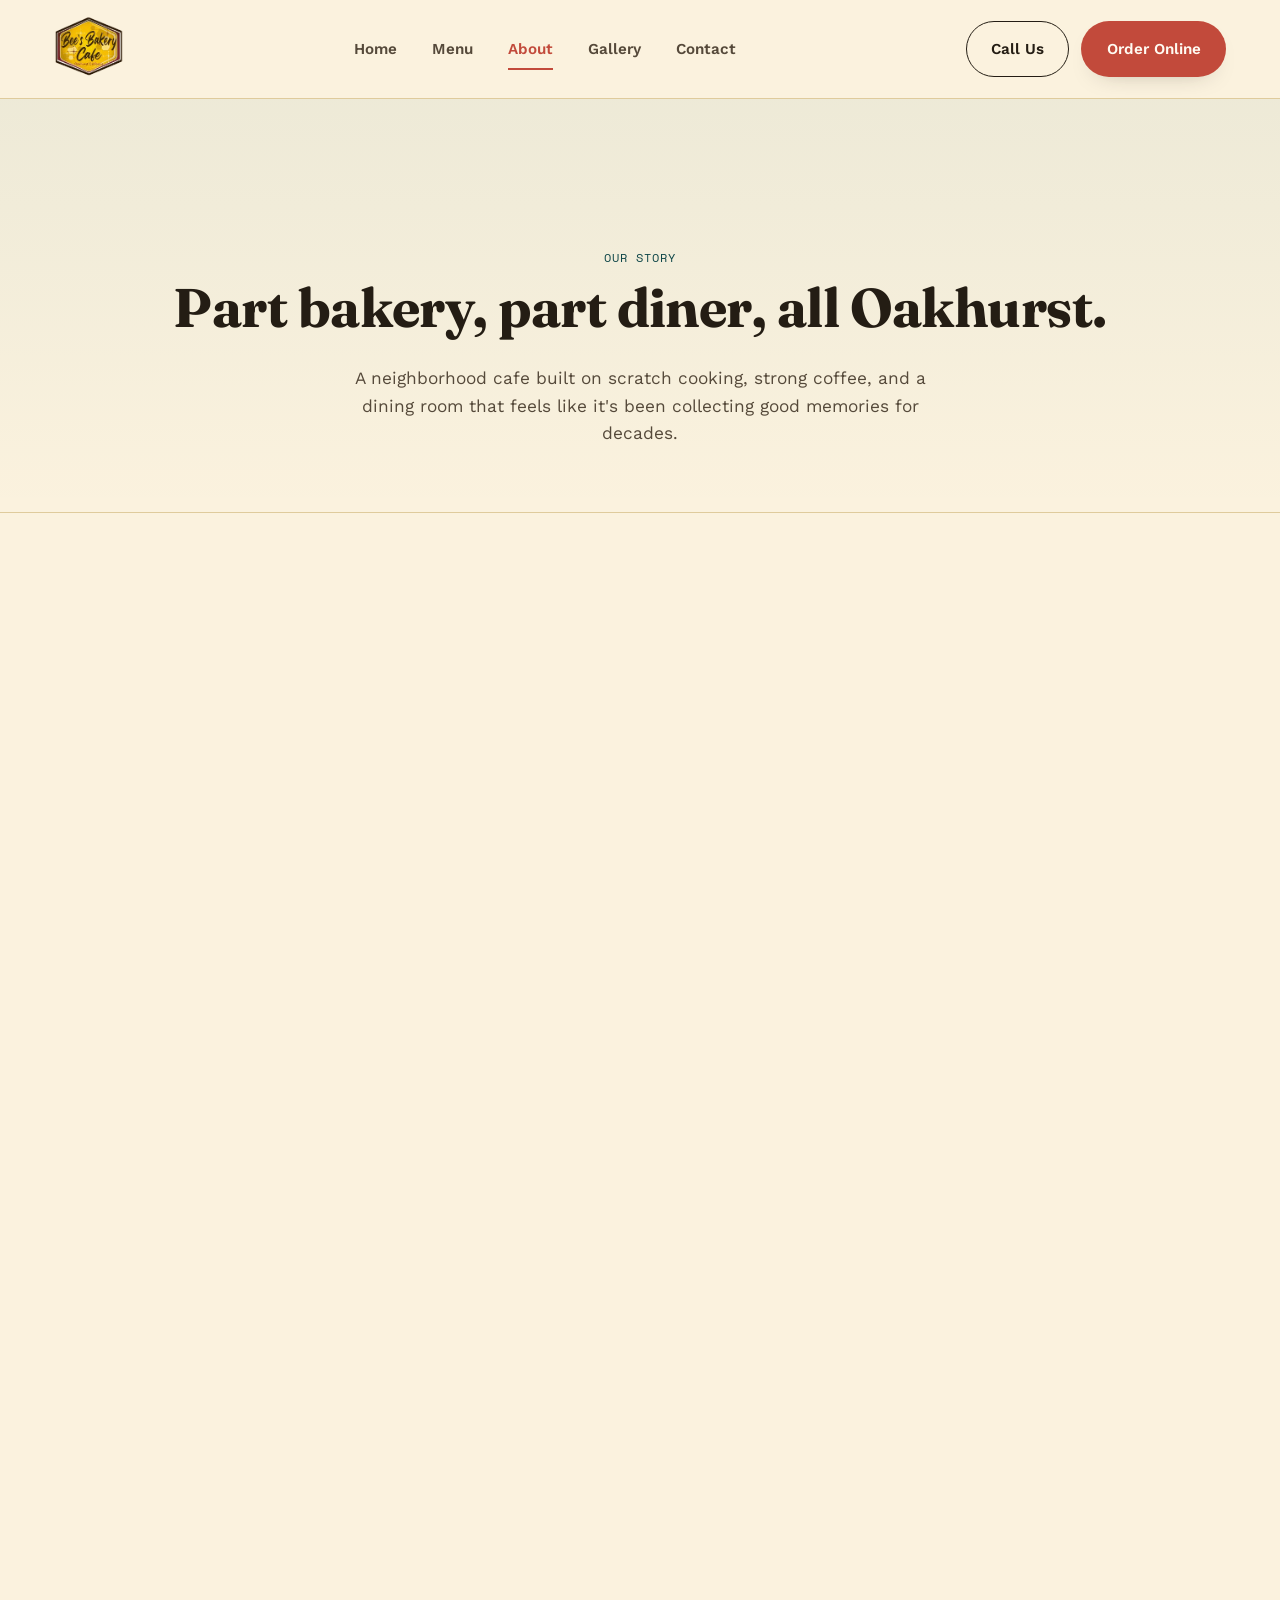
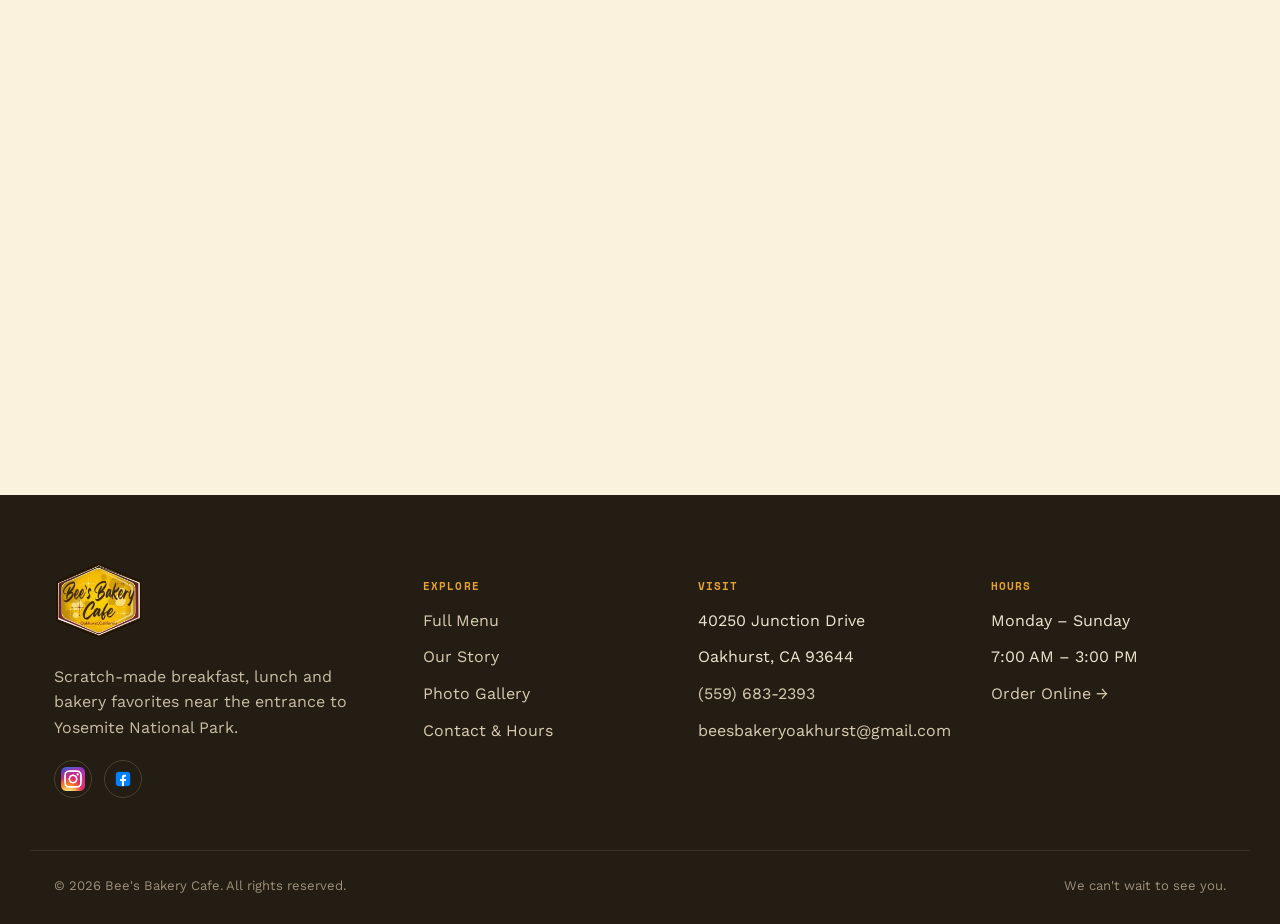
==== about.html @ a0aafe64 "site" ====
<!DOCTYPE html>
<html lang="en">
<head>
<meta charset="UTF-8">
<meta name="viewport" content="width=device-width, initial-scale=1.0">
<title>About Us | Bee's Bakery Cafe — Oakhurst, CA</title>
<meta name="description" content="Meet Bee's Bakery Cafe: a women-owned, LGBTQ+ welcoming bakery cafe in Oakhurst, CA serving scratch-made breakfast & lunch with a retro, honeycomb-warm dining room.">
<link rel="canonical" href="https://www.beesbakerycafe.com/about.html">
<meta property="og:title" content="About Us | Bee's Bakery Cafe">
<meta property="og:description" content="A women-owned, LGBTQ+ welcoming bakery cafe in Oakhurst, CA — scratch-made food in a retro, honeycomb-warm dining room.">
<meta property="og:type" content="website">
<meta property="og:url" content="https://www.beesbakerycafe.com/about.html">
<meta property="og:image" content="images/vintage-family.jpg">
<meta name="twitter:card" content="summary_large_image">
<meta name="theme-color" content="#17676A">
<link rel="icon" type="image/png" href="images/logo bee's.png">

<link rel="preconnect" href="https://fonts.googleapis.com">
<link rel="preconnect" href="https://fonts.gstatic.com" crossorigin>
<link href="https://fonts.googleapis.com/css2?family=Fraunces:ital,opsz,wght@0,9..144,400..800;1,9..144,500..700&family=Work+Sans:wght@400;500;600;700&family=Space+Mono:wght@400;700&display=swap" rel="stylesheet">
<link rel="stylesheet" href="css/style.css">
</head>
<body>

<header class="site-header">
  <div class="header-inner">
    <a href="index.html" class="brand" aria-label="Bee's Bakery Cafe Home">
      <img src="images/logo bee's.png" alt="Bee's Bakery Cafe Logo" class="brand-logo">
    </a>
    <nav class="main-nav" id="main-nav">
      <a href="index.html">Home</a>
      <a href="menu.html">Menu</a>
      <a href="about.html" class="active">About</a>
      <a href="gallery.html">Gallery</a>
      <a href="contact.html">Contact</a>
    </nav>
    <div class="header-cta">
      <a href="tel:+15596832393" class="btn btn-ghost">Call Us</a>
      <a href="https://order.toasttab.com/online/bees-bakery-cafe" target="_blank" rel="noopener" class="btn btn-primary">Order Online</a>
      <button class="nav-toggle" aria-label="Toggle menu" aria-expanded="false">
        <span></span><span></span><span></span>
      </button>
    </div>
  </div>
</header>

<header class="page-header">
  <div class="container">
    <span class="breadcrumb">Our Story</span>
    <h1>Part bakery, part diner, all Oakhurst.</h1>
    <p>A neighborhood cafe built on scratch cooking, strong coffee, and a dining room that feels like it's been collecting good memories for decades.</p>
  </div>
</header>

<section class="heritage reveal">
  <div class="container">
    <div class="heritage-media">
      <img src="images/vintage-family.jpg" alt="Vintage black-and-white photograph of a woman preparing a holiday turkey in a mid-century kitchen" loading="lazy">
    </div>
    <div>
      <span class="eyebrow" style="justify-content: center;">Where the Look Comes From</span>
      <h2>A love letter to the mid-century kitchen</h2>
      <p>Step inside and you'll notice it immediately: sunburst clocks, a wall of vintage sewing machines, watermelon-print pillows, honeycomb gold everywhere. It's not a theme we picked off a shelf — it's a tribute to the home kitchens where family recipes got their start, the ones with a percolator always warm and a turkey always resting on the counter before Sunday dinner. We wanted a room that felt like somebody's grandmother owned it, because in spirit, she does.</p>
      <p>That same care shows up on the plate. Waffle batter made with real butter and buttermilk. Burgers smashed to order from Certified Angus beef that's never frozen. A biscuit-and-gravy breakfast built the slow way. Nothing here is an accident, and nothing is rushed.</p>
    </div>
  </div>
</section>

<section class="section-tinted reveal">
  <div class="container">
    <div class="section-head center">
      <span class="eyebrow" style="justify-content:center">What We Stand For</span>
      <h2>The values behind every plate</h2>
    </div>
    <div class="values-grid reveal-group">
      <div class="value-card reveal-item">
        <span class="num">Local</span>
        <h3>Sourced close to home</h3>
        <p>Our lattes run on Reverent Coffee, roasted nearby, and our parfaits are finished with honey harvested by Hillerman Honey. When we can buy local, we do.</p>
      </div>
      <div class="value-card reveal-item">
        <span class="num">Welcoming</span>
        <h3>Everyone gets a seat</h3>
        <p>Bee's is proud to be a women-owned business and an LGBTQ+ welcoming space. Whether you're a local regular or a Yosemite-bound traveler, you're family here.</p>
      </div>
      <div class="value-card reveal-item">
        <span class="num">Scratch-Made</span>
        <h3>Cooked, not assembled</h3>
        <p>From house-made cheese sauce to hand-breaded chicken and burger sauce mixed in-house, our kitchen builds flavor from the ground up, every single day.</p>
      </div>
    </div>
  </div>
</section>

<section class="split reveal">
  <div class="container">
    <div class="split-media">
      <img src="images/lounge-interior.jpg" alt="Cozy vintage lounge seating with a shelf of colorful antique sewing machines at Bee's Bakery Cafe" loading="lazy">
    </div>
    <div class="split-copy">
      <span class="eyebrow" style="justify-content: center;">More Than Coffee</span>
      <h2>A gathering place, on and off the clock</h2>
      <p>Grab a stool at the counter for a quick espresso, sink into the vintage sofa with a book, or push two tables together for a birthday breakfast — the dining room is built to flex. On select evenings, Bee's helps bring dinner and live music together for the Coolwater Ranch Concert Series, with menus curated by our chef for the night.</p>
      <p>However you find us — solo, with the family, or fresh off the trail from Yosemite — we want the visit to feel unhurried.</p>
      <a href="gallery.html" class="btn btn-ghost" style="margin-top: 1.5rem;">See The Space</a>
    </div>
  </div>
</section>

<section class="visit reveal">
  <div class="container visit-inner">
    <div>
      <span class="eyebrow on-dark">Come Say Hello</span>
      <h2>We're saving you a table</h2>
      <p style="color:#DDEFEC;max-width:44ch;">Open daily for breakfast and lunch in downtown Oakhurst — just off Highway 41 on the way to Yosemite.</p>
      <div class="hero-ctas" style="margin-top:1.6rem;">
        <a href="menu.html" class="btn btn-honey">View The Menu</a>
        <a href="contact.html" class="btn btn-ghost on-dark">Plan Your Visit</a>
      </div>
    </div>
    <div class="map-frame">
      <iframe src="https://www.google.com/maps?q=40250+Junction+Drive,+Oakhurst,+CA+93644&output=embed" title="Map to Bee's Bakery Cafe" loading="lazy" referrerpolicy="no-referrer-when-downgrade"></iframe>
    </div>
  </div>
</section>

<footer class="site-footer">
  <div class="container footer-grid">
    <div class="footer-brand">
      <a href="index.html" class="brand" aria-label="Bee's Bakery Cafe Home">
        <img src="images/logo bee's.png" alt="Bee's Bakery Cafe Logo" class="brand-logo" style="height: 90px; margin-bottom: 15px;">
      </a>
      <p>Scratch-made breakfast, lunch and bakery favorites near the entrance to Yosemite National Park.</p>
      <div class="footer-social">
        <a href="https://www.instagram.com/beesbakerycafe" target="_blank" rel="noopener" aria-label="Instagram">
          <img src="images/Instagram_icon.png" alt="Instagram" class="social-icon">
        </a>
        <a href="https://facebook.com/profile/php" target="_blank" rel="noopener" aria-label="Facebook">
          <img src="images/facebook-logo-facebook-icon-transparent-free-png.webp" alt="Facebook" class="social-icon">
        </a>
      </div>
    </div>
    <div class="footer-col">
      <h5>Explore</h5>
      <ul>
        <li><a href="menu.html">Full Menu</a></li>
        <li><a href="about.html">Our Story</a></li>
        <li><a href="gallery.html">Photo Gallery</a></li>
        <li><a href="contact.html">Contact &amp; Hours</a></li>
      </ul>
    </div>
    <div class="footer-col">
      <h5>Visit</h5>
      <ul>
        <li>40250 Junction Drive</li>
        <li>Oakhurst, CA 93644</li>
        <li><a href="tel:+15596832393">(559) 683-2393</a></li>
        <li><a href="mailto:beesbakeryoakhurst@gmail.com">beesbakeryoakhurst@gmail.com</a></li>
      </ul>
    </div>
    <div class="footer-col">
      <h5>Hours</h5>
      <ul>
        <li>Monday – Sunday</li>
        <li>7:00 AM – 3:00 PM</li>
        <li><a href="https://order.toasttab.com/online/bees-bakery-cafe" target="_blank" rel="noopener">Order Online →</a></li>
      </ul>
    </div>
  </div>
  <div class="container footer-bottom">
    <span>© <span class="year"></span> Bee's Bakery Cafe. All rights reserved.</span>
    <span>We can't wait to see you.</span>
  </div>
</footer>

<script src="js/main.js"></script>
</body>
</html>
---- css/style.css ----
/* ============================================================
   BEE'S BAKERY CAFE — Design tokens
   Palette: honeycomb cream, Sierra teal, honey gold, ember coral
   Type: Fraunces (display) / Work Sans (body) / Space Mono (utility)
   ============================================================ */

:root{
  --cream:      #FBF2DE;
  --cream-2:    #F3E5C0;
  --paper:      #FFFBF2;
  --ink:        #241D14;
  --ink-soft:   #55493A;
  --teal:       #17676A;
  --teal-deep:  #0D4547;
  --teal-tint:  #E4F0EE;
  --honey:      #E4A233;
  --honey-deep: #B97C1A;
  --coral:      #C24A3B;
  --coral-deep: #9B3A2E;
  --line:       #DFCB9C;

  --font-display: "Fraunces", "Iowan Old Style", Georgia, serif;
  --font-body: "Work Sans", -apple-system, BlinkMacSystemFont, "Segoe UI", sans-serif;
  --font-mono: "Space Mono", "SFMono-Regular", Menlo, monospace;

  --radius-sm: 6px;
  --radius-md: 14px;
  --radius-lg: 28px;
  --shadow-card: 0 18px 40px -22px rgba(36,29,20,.45);
  --shadow-soft: 0 10px 24px -16px rgba(36,29,20,.35);

  --maxw: 1220px;
}

*,*::before,*::after{ box-sizing:border-box; }
html{ scroll-behavior:smooth; }
body{
  margin:0;
  background:var(--cream);
  color:var(--ink);
  font-family:var(--font-body);
  font-size:16px;
  line-height:1.6;
  -webkit-font-smoothing:antialiased;
}
img{ max-width:100%; display:block; }
a{ color:inherit; text-decoration:none; }
ul{ margin:0; padding:0; list-style:none; }
h1,h2,h3,h4{
  font-family:var(--font-display);
  font-weight:700;
  line-height:1.08;
  margin:0 0 .5em;
  color:var(--ink);
  letter-spacing:-.01em;
}
p{ margin:0 0 1em; }
.container{
  max-width:var(--maxw);
  margin:0 auto;
  padding:0 24px;
}
section{ position:relative; }

:focus-visible{
  outline:3px solid var(--coral);
  outline-offset:3px;
}

@media (prefers-reduced-motion: reduce){
  *{ animation-duration:.001ms !important; animation-iteration-count:1 !important; transition-duration:.001ms !important; scroll-behavior:auto !important; }
}

/* ---------- Utility ---------- */
.eyebrow{
  font-family:var(--font-mono);
  font-size:.72rem;
  letter-spacing:.16em;
  text-transform:uppercase;
  color:var(--teal-deep);
  display:inline-flex;
  align-items:center;
  gap:.5em;
  margin-bottom:1em;
}
.eyebrow::before{
  content:"";
  width:22px; height:2px;
  background:var(--coral);
  display:inline-block;
}
.eyebrow.on-dark{ color:var(--honey); }
.btn{
  display:inline-flex;
  align-items:center;
  justify-content:center;
  gap:.5em;
  font-family:var(--font-body);
  font-weight:600;
  font-size:.95rem;
  padding:.95em 1.6em;
  border-radius:100px;
  border:1.5px solid transparent;
  cursor:pointer;
  transition:transform .18s ease, box-shadow .18s ease, background .18s ease, color .18s ease, border-color .18s ease;
  white-space:nowrap;
}
.btn:hover{ transform:translateY(-2px); }
.btn-primary{ background:var(--coral); color:var(--paper); box-shadow:var(--shadow-soft); }
.btn-primary:hover{ background:var(--coral-deep); }
.btn-ghost{ background:transparent; border-color:currentColor; color:var(--ink); }
.btn-ghost:hover{ background:var(--ink); color:var(--paper); }
.btn-ghost.on-dark{ color:var(--paper); }
.btn-ghost.on-dark:hover{ background:var(--paper); color:var(--teal-deep); }
.btn-honey{ background:var(--honey); color:var(--ink); }
.btn-honey:hover{ background:var(--honey-deep); color:var(--paper); }
.btn-block{ width:100%; }

.pill{
  display:inline-flex; align-items:center; gap:.5em;
  font-family:var(--font-mono); font-size:.72rem; letter-spacing:.06em;
  padding:.45em .9em; border-radius:100px;
  background:var(--teal-tint); color:var(--teal-deep);
}

.section-head{ max-width:640px; margin-bottom:2.6rem; }
.section-head.center{ margin-left:auto; margin-right:auto; text-align:center; }
.section-head p{ color:var(--ink-soft); font-size:1.05rem; }

/* ---------- Header ---------- */
.site-header{
  position:sticky; top:0; z-index:100;
  background:rgba(251,242,222,.92);
  backdrop-filter:blur(10px);
  border-bottom:1px solid var(--line);
}
.header-inner{
  display:flex; align-items:center; justify-content:space-between;
  padding:14px 24px;
  max-width:var(--maxw); margin:0 auto;
}
.brand{ display:flex; align-items:center; gap:.7em; font-family:var(--font-display); font-weight:700; font-size:1.25rem; color:var(--ink); }
.brand-logo{ height:70px; width:auto; display:block; }
.social-icon{ width:24px; height:24px; object-fit:contain; display:block; }

.main-nav{ display:flex; align-items:center; gap:2.2em; }
.main-nav a{
  font-size:.95rem; font-weight:600; color:var(--ink-soft);
  position:relative; padding:.2em 0;
}
.main-nav a:hover, .main-nav a.active{ color:var(--coral); }
.main-nav a.active::after{
  content:""; position:absolute; left:0; right:0; bottom:-6px; height:2px; background:var(--coral);
}
.header-cta{ display:flex; align-items:center; gap:12px; }

.nav-toggle{
  display:none; background:none; border:none; cursor:pointer; padding:6px;
  flex-direction:column; gap:5px;
}
.nav-toggle span{ width:24px; height:2px; background:var(--ink); display:block; }

@media (max-width: 900px){
  .header-inner{ padding:11px 20px; }
  .brand-logo{ height:48px; }
  .main-nav{
    position:fixed; inset:70px 0 0 0; background:var(--cream);
    z-index:150;
    display:flex; flex-direction:column; align-items:stretch;
    padding:1.6rem; gap:0;
    transform:translateX(100%); transition:transform .3s ease;
    overflow-y:auto;
  }
  .main-nav.open{ transform:translateX(0); }
  .main-nav a{
    display:block;
    width:100%;
    font-size:1.3rem;
    padding:1rem 0;
    border-bottom:1px solid var(--line);
  }
  .main-nav a:last-child{ border-bottom:none; }
  .nav-toggle{ display:flex; }
  .header-cta .btn-ghost{ display:none; }
  .menu-nav{ top:70px; }
}

/* ---------- Hero (Centralized) ---------- */
.hero{
  padding:120px 24px;
  overflow:hidden;
  text-align:center;
  min-height:85vh;
  display:flex;
  align-items:center;
  justify-content:center;
}
.hero-inner{
  display:flex;
  flex-direction:column;
  align-items:center;
  max-width:850px;
}
.hero h1{
  font-size:clamp(2.5rem, 5vw, 3.9rem);
  color:var(--paper);
  text-shadow:0 2px 10px rgba(0,0,0,0.4);
}
.hero h1 em{ color:var(--honey); font-style:italic; }
.hero-lede{ font-size:1.15rem; color:var(--cream-2); max-width:52ch; margin:0 auto; text-shadow:0 1px 4px rgba(0,0,0,0.5); }
.hero .eyebrow{ justify-content:center; color:var(--honey); text-shadow:0 1px 4px rgba(0,0,0,0.5); }
.hero-ctas{ display:flex; gap:14px; flex-wrap:wrap; margin:2.2rem 0; justify-content:center; }
.hero-stats{ display:flex; gap:32px; margin-top:2rem; flex-wrap:wrap; justify-content:center; }
.hero-stat b{ display:block; font-family:var(--font-display); font-size:1.6rem; color:var(--paper); text-shadow:0 2px 8px rgba(0,0,0,0.5); }
.hero-stat span{ font-family:var(--font-mono); font-size:.68rem; letter-spacing:.08em; text-transform:uppercase; color:var(--cream-2); text-shadow:0 1px 4px rgba(0,0,0,0.5); }

/* ---------- Marquee strip ---------- */
.strip{
  background:var(--teal-deep);
  color:var(--cream);
  overflow:hidden;
  padding:14px 0;
  white-space:nowrap;
}
.strip-track{
  display:inline-flex; gap:2.5em;
  animation:scroll 32s linear infinite;
  font-family:var(--font-mono); font-size:.82rem; letter-spacing:.05em; text-transform:uppercase;
}
.strip-track span{ display:inline-flex; align-items:center; gap:2.5em; }
.strip-track b{ color:var(--honey); }
@keyframes scroll{ from{ transform:translateX(0);} to{ transform:translateX(-50%);} }

/* ---------- About teaser / split sections ---------- */
.split{
  padding:96px 0;
}
.split .container{
  max-width:800px;
  margin:0 auto;
  display:flex;
  flex-direction:column;
  align-items:center;
  text-align:center;
  gap:2.5rem;
}
.split-media{ width:100%; }
.split-media img{ border-radius:var(--radius-lg); box-shadow:var(--shadow-card); width:100%; max-height:450px; object-fit:cover; }
.split-copy h2{ font-size:clamp(2rem,3.4vw,2.7rem); }
.split-copy p{ color:var(--ink-soft); font-size:1.05rem; }
.stat-row{ display:flex; gap:36px; margin:1.8rem 0; flex-wrap:wrap; justify-content:center; }
.stat-row div b{ font-family:var(--font-display); font-size:2rem; color:var(--teal-deep); display:block; }
.stat-row div span{ font-family:var(--font-mono); font-size:.68rem; text-transform:uppercase; letter-spacing:.07em; color:var(--ink-soft); }


/* ---------- Menu highlight cards ---------- */
.section-tinted{ background:var(--paper); border-top:1px solid var(--line); border-bottom:1px solid var(--line); padding:96px 0; }
.card-grid{ display:grid; grid-template-columns:repeat(4,1fr); gap:22px; }
.dish-card{
  background:var(--cream);
  border-radius:var(--radius-md);
  overflow:hidden;
  box-shadow:var(--shadow-soft);
  transition:transform .2s ease, box-shadow .2s ease;
}
.dish-card:hover{ transform:translateY(-6px); box-shadow:var(--shadow-card); }
.dish-card .thumb{ aspect-ratio:4/3; overflow:hidden; }
.dish-card .thumb img{ width:100%; height:100%; object-fit:cover; }
.dish-card .body{ padding:18px 18px 20px; }
.dish-card .row{ display:flex; justify-content:space-between; align-items:baseline; gap:10px; }
.dish-card h4{ font-size:1.08rem; margin-bottom:.25em; }
.dish-card .price{ font-family:var(--font-mono); color:var(--coral-deep); font-weight:700; }
.dish-card p{ color:var(--ink-soft); font-size:.9rem; margin:0; }
.dish-tag{ font-family:var(--font-mono); font-size:.62rem; letter-spacing:.08em; text-transform:uppercase; color:var(--honey-deep); }

@media (max-width:1000px){ .card-grid{ grid-template-columns:repeat(2,1fr); } }
@media (max-width:560px){ .card-grid{ grid-template-columns:1fr; } }

.center-cta{ text-align:center; margin-top:3rem; }

/* ---------- Testimonials ---------- */
.testi-grid{ display:grid; grid-template-columns:repeat(3,1fr); gap:22px; }
.testi-card{
  background:var(--paper); border:1px solid var(--line); border-radius:var(--radius-md);
  padding:28px; box-shadow:var(--shadow-soft);
}
.testi-card .stars{ color:var(--honey); letter-spacing:2px; margin-bottom:.8em; display:block; }
.testi-card p{ font-family:var(--font-display); font-size:1.12rem; color:var(--ink); font-style:italic; }
.testi-name{ font-family:var(--font-mono); font-size:.72rem; text-transform:uppercase; letter-spacing:.06em; color:var(--ink-soft); }

@media (max-width:900px){ .testi-grid{ grid-template-columns:1fr; } }

/* ---------- Portfolio Gallery (React Component Converted to Pure CSS) ---------- */
.pg-section { padding: 96px 0; background: var(--cream); }
.pg-container {
  background: rgba(255, 251, 242, 0.5); /* matches bg-background/50 and backdrop-blur */
  backdrop-filter: blur(8px);
  border-radius: var(--radius-lg);
  border: 1px solid var(--line);
  overflow: hidden;
  max-width: 1280px;
  margin: 0 auto;
}
.pg-header {
  text-align: center;
  padding: 64px 32px 32px;
  position: relative;
  z-index: 10;
}
.pg-header h2 {
  font-size: clamp(2.2rem, 5vw, 3.8rem);
  margin-bottom: 2rem;
}
.pg-btn {
  display: inline-flex;
  align-items: center;
  gap: 12px;
  background: var(--ink);
  color: var(--paper);
  padding: 12px 24px;
  border-radius: 100px;
  font-weight: 600;
  font-family: var(--font-body);
  transition: background 0.2s ease;
  margin-bottom: 80px;
}
.pg-btn svg { width: 20px; height: 20px; transition: transform 0.2s ease; }
.pg-btn:hover { background: var(--ink-soft); }
.pg-btn:hover svg { transform: translateX(4px); }

/* Desktop 3D */
.pg-desktop {
  display: none;
  position: relative;
  height: 400px;
  margin-bottom: -200px; /* pull up content below */
  overflow: hidden;
}
@media (min-width: 768px) {
  .pg-desktop { display: block; }
  .pg-mobile { display: none; }
}
.pg-track {
  display: flex;
  align-items: flex-end;
  justify-content: center;
  padding-bottom: 32px;
  padding-top: 160px;
}
.pg-card {
  position: relative;
  width: clamp(256px, 25vw, 384px);
  aspect-ratio: 16/9;
  border-radius: var(--radius-md);
  overflow: hidden;
  margin-left: -200px; /* Overlap cards exactly like -space-x-80 */
  cursor: pointer;
  /* Complex shadcn-style box shadow */
  box-shadow: rgba(0, 0, 0, 0.01) 0.796px 0px 0.796px 0px, 
              rgba(0, 0, 0, 0.03) 2.414px 0px 2.414px 0px, 
              rgba(0, 0, 0, 0.08) 6.382px 0px 6.382px 0px, 
              rgba(0, 0, 0, 0.25) 20px 0px 20px 0px;
  
  /* Mathematical stagger logic implemented purely in CSS variables */
  --distance: var(--dist, 0);
  --stagger: calc(120px - (var(--distance) * 20px));
  
  /* Default Transform mimicking Framer Motion */
  transform: perspective(5000px) rotateY(-45deg) translateY(calc(var(--stagger) * -1));
  transition: transform 0.25s cubic-bezier(0.25, 0.1, 0.25, 1);
}
.pg-card:first-child { margin-left: 0; }
.pg-card img {
  width: 100%;
  height: 100%;
  object-fit: cover;
  object-position: left top;
  transition: transform 0.3s ease;
}

/* 3D Hover State Mechanics */
/* 1. When the track is hovered, flatten all cards */
.pg-track:hover .pg-card {
  transform: perspective(5000px) rotateY(-45deg) translateY(0px);
}
/* 2. When a specific card is hovered, pop it up and scale it */
.pg-track .pg-card:hover {
  transform: perspective(5000px) rotateY(-45deg) translateY(-120px) scale(1.05);
  z-index: 50 !important;
}
.pg-card:hover img {
  transform: scale(1.05);
}

/* Mobile Marquee */
.pg-mobile {
  display: block;
  position: relative;
  padding-bottom: 32px;
}
.pg-marquee-wrapper {
  display: flex;
  overflow: hidden;
  gap: 1rem;
  padding: 0.5rem;
}
.pg-marquee-track {
  display: flex;
  gap: 1rem;
  flex-shrink: 0;
  animation: marquee 40s linear infinite;
}
.pg-marquee-wrapper:hover .pg-marquee-track {
  animation-play-state: paused;
}
@keyframes marquee {
  from { transform: translateX(0); }
  to { transform: translateX(calc(-100% - 1rem)); }
}
.pg-marquee-item {
  width: 256px;
  aspect-ratio: 16/9;
  border-radius: var(--radius-md);
  overflow: hidden;
  flex-shrink: 0;
  cursor: pointer;
  box-shadow: rgba(0, 0, 0, 0.01) 0.796px 0px 0.796px 0px, 
              rgba(0, 0, 0, 0.03) 2.414px 0px 2.414px 0px, 
              rgba(0, 0, 0, 0.08) 6.382px 0px 6.382px 0px, 
              rgba(0, 0, 0, 0.25) 20px 0px 20px 0px;
  transition: transform 0.3s ease;
}
.pg-marquee-item:hover { transform: scale(1.05); }
.pg-marquee-item img {
  width: 100%;
  height: 100%;
  object-fit: cover;
  object-position: left top;
}

/* ---------- Visit / location ---------- */
.visit{
  background:var(--teal-deep);
  color:var(--cream);
  padding:96px 0;
  position:relative;
  overflow:hidden;
}
.visit::before{
  content:""; position:absolute; inset:0;
  background-image:
    radial-gradient(circle at 15% 20%, rgba(228,162,51,.14), transparent 40%),
    radial-gradient(circle at 85% 80%, rgba(194,74,59,.16), transparent 45%);
  pointer-events:none;
}
.visit-inner{ display:grid; grid-template-columns:1fr 1fr; gap:56px; position:relative; }
.visit h2{ color:var(--paper); font-size:clamp(2rem,3.4vw,2.6rem); }
.visit-list{ margin-top:1.6rem; }
.visit-list li{ display:flex; gap:14px; padding:14px 0; border-top:1px solid rgba(255,255,255,.14); align-items:flex-start; }
.visit-list li:first-child{ border-top:none; }
.visit-list b{ font-family:var(--font-mono); font-size:.68rem; text-transform:uppercase; letter-spacing:.08em; color:var(--honey); width:96px; flex:none; padding-top:.2em; }
.visit-list span{ color:#DDEFEC; }
.map-frame{ border-radius:var(--radius-lg); overflow:hidden; box-shadow:var(--shadow-card); border:0; }
.map-frame iframe{ width:100%; height:100%; min-height:340px; border:0; display:block; }

@media (max-width:900px){ .visit-inner{ grid-template-columns:1fr; } }

/* ---------- Footer ---------- */
.site-footer{ background:var(--ink); color:#EFE6D2; padding:64px 0 28px; }
.footer-grid{ display:grid; grid-template-columns:1.4fr 1fr 1fr 1fr; gap:40px; }
.footer-brand p{ color:#C9BDA4; max-width:32ch; }
.footer-col h5{ font-family:var(--font-mono); font-size:.7rem; text-transform:uppercase; letter-spacing:.1em; color:var(--honey); margin-bottom:1.1em; }
.footer-col li{ margin-bottom:.7em; }
.footer-col a{ color:#D9CCB2; }
.footer-col a:hover{ color:var(--honey); }
.footer-social{ display:flex; gap:12px; margin-top:1.2em; }
.footer-social a{
  width:38px; height:38px; border-radius:50%; border:1px solid #4B4131;
  display:flex; align-items:center; justify-content:center; font-size:.85rem;
}
.footer-social a:hover{ border-color:var(--honey); color:var(--honey); }
.footer-bottom{
  margin-top:52px; padding-top:24px; border-top:1px solid #3A3226;
  display:flex; justify-content:space-between; flex-wrap:wrap; gap:10px;
  font-size:.82rem; color:#9C907A;
}
@media (max-width:900px){ .footer-grid{ grid-template-columns:1fr 1fr; } }
@media (max-width:560px){ .footer-grid{ grid-template-columns:1fr; } }

/* ---------- Page header (inner pages) ---------- */
.page-header{
  padding:150px 0 64px;
  background:
    linear-gradient(180deg, rgba(23,103,106,.06), transparent);
  border-bottom:1px solid var(--line);
  text-align:center;
}
.page-header h1{ font-size:clamp(2.4rem,5vw,3.4rem); }
.page-header p{ max-width:52ch; margin:0 auto; color:var(--ink-soft); font-size:1.08rem; }
.breadcrumb{ font-family:var(--font-mono); font-size:.72rem; letter-spacing:.08em; text-transform:uppercase; color:var(--teal-deep); margin-bottom:1em; display:block; }

/* ---------- Menu page ---------- */
.menu-nav{
  position:sticky; top:98px; z-index:60;
  background:rgba(251,242,222,.95); backdrop-filter:blur(8px);
  border-bottom:1px solid var(--line);
  overflow-x:auto;
}
.menu-nav-inner{ display:flex; gap:8px; padding:14px 24px; max-width:var(--maxw); margin:0 auto; }
.menu-nav a{
  font-family:var(--font-mono); font-size:.75rem; letter-spacing:.04em; text-transform:uppercase;
  padding:.6em 1em; border-radius:100px; white-space:nowrap; color:var(--ink-soft);
  border:1px solid var(--line);
}
.menu-nav a:hover, .menu-nav a.active{ background:var(--coral); border-color:var(--coral); color:var(--paper); }

.menu-section{ padding:70px 0 20px; scroll-margin-top:158px; }
.menu-section-head{ display:flex; align-items:baseline; justify-content:space-between; gap:20px; margin-bottom:2.2rem; flex-wrap:wrap; border-bottom:2px solid var(--ink); padding-bottom:14px; }
.menu-section-head h2{ font-size:clamp(1.7rem,3vw,2.3rem); margin:0; }
.menu-section-note{ color:var(--ink-soft); font-size:.92rem; max-width:40ch; }
.menu-list{ display:grid; grid-template-columns:1fr 1fr; gap:6px 48px; }
.menu-item{ padding:16px 0; border-bottom:1px dashed var(--line); }
.menu-item .row{ display:flex; align-items:baseline; gap:10px; }
.menu-item h4{ font-family:var(--font-body); font-weight:700; font-size:1.02rem; margin:0; }
.menu-item .leader{ flex:1; border-bottom:1px dotted #C7B37E; transform:translateY(-4px); min-width:16px; }
.menu-item .price{ font-family:var(--font-mono); font-weight:700; color:var(--coral-deep); }
.menu-item p{ color:var(--ink-soft); font-size:.88rem; margin:.35em 0 0; }
.menu-item .flag{ font-family:var(--font-mono); font-size:.62rem; color:var(--teal-deep); background:var(--teal-tint); padding:.15em .5em; border-radius:4px; margin-left:.5em; text-transform:uppercase; }

@media (max-width:800px){ .menu-list{ grid-template-columns:1fr; } }

.menu-callout{
  background:var(--honey); color:var(--ink);
  border-radius:var(--radius-md); padding:20px 26px; margin:14px 0 40px;
  font-family:var(--font-mono); font-size:.85rem; display:flex; gap:12px; align-items:center;
}

.menu-cta-band{
  background:var(--coral); color:var(--paper); text-align:center; padding:72px 0; margin-top:40px;
}
.menu-cta-band h2{ color:var(--paper); }
.menu-cta-band p{ color:#F6DFDA; max-width:50ch; margin:0 auto 1.6rem; }

/* ---------- About page ---------- */
.values-grid{ display:grid; grid-template-columns:repeat(3,1fr); gap:24px; }
.value-card{ background:var(--paper); border:1px solid var(--line); border-radius:var(--radius-md); padding:30px; }
.value-card .num{ font-family:var(--font-mono); color:var(--coral); font-size:.8rem; letter-spacing:.1em; }
.value-card h3{ font-size:1.25rem; margin:.5em 0 .4em; }
.value-card p{ color:var(--ink-soft); font-size:.94rem; margin:0; }
@media (max-width:900px){ .values-grid{ grid-template-columns:1fr; } }

.heritage{
  padding:96px 0;
}
.heritage .container{
  max-width:800px;
  margin:0 auto;
  display:flex;
  flex-direction:column;
  align-items:center;
  text-align:center;
  gap:2.5rem;
}
.heritage-media{ position:relative; width:100%; }
.heritage-media img{ border-radius:var(--radius-md); box-shadow:var(--shadow-card); filter:sepia(.15); width:100%; max-height:450px; object-fit:cover; }
.heritage-media::after{
  content:"Est. atmosphere"; position:absolute; top:-16px; right:-16px;
  background:var(--paper); border:1px solid var(--line); border-radius:50%;
  width:88px; height:88px; display:flex; align-items:center; justify-content:center;
  text-align:center; font-family:var(--font-mono); font-size:.62rem; text-transform:uppercase;
  letter-spacing:.05em; padding:10px; box-shadow:var(--shadow-soft); transform:rotate(6deg);
}

/* ---------- Contact page ---------- */
.contact-grid{ display:grid; grid-template-columns:.9fr 1.1fr; gap:56px; padding:80px 0; }
.contact-card{ background:var(--paper); border:1px solid var(--line); border-radius:var(--radius-lg); padding:36px; box-shadow:var(--shadow-soft); }
.contact-info-list li{ display:flex; gap:16px; padding:16px 0; border-top:1px solid var(--line); }
.contact-info-list li:first-child{ border-top:none; padding-top:0; }
.contact-info-list b{ display:block; font-size:1rem; }
.contact-info-list span{ color:var(--ink-soft); font-size:.92rem; }
.contact-info-list .ic{
  width:42px; height:42px; border-radius:50%; background:var(--teal-tint); color:var(--teal-deep);
  display:flex; align-items:center; justify-content:center; flex:none; font-size:1.1rem;
}
.field{ margin-bottom:1.2rem; }
.field label{ display:block; font-family:var(--font-mono); font-size:.72rem; text-transform:uppercase; letter-spacing:.06em; margin-bottom:.5em; color:var(--ink-soft); }
.field input, .field textarea, .field select{
  width:100%; padding:.85em 1em; border:1.5px solid var(--line); border-radius:var(--radius-sm);
  font-family:var(--font-body); font-size:.98rem; background:var(--cream); color:var(--ink);
}
.field input:focus, .field textarea:focus{ border-color:var(--coral); outline:none; }
.field-row{ display:grid; grid-template-columns:1fr 1fr; gap:16px; }
.form-note{ font-size:.82rem; color:var(--ink-soft); margin-top:1em; }
@media (max-width:900px){ .contact-grid{ grid-template-columns:1fr; padding:56px 0; } .field-row{ grid-template-columns:1fr; } }

.hours-table{ width:100%; border-collapse:collapse; margin-top:.5em; }
.hours-table td{ padding:.5em 0; border-top:1px solid var(--line); font-size:.94rem; }
.hours-table td:last-child{ text-align:right; font-family:var(--font-mono); }
.hours-table tr:first-child td{ border-top:none; }
.today{ color:var(--coral-deep); font-weight:700; }

/* generic section spacing */
.pad{ padding:88px 0; }
.pad-sm{ padding:56px 0; }

/* ============================================================
   Reveal-on-scroll (fade + rise as sections enter the viewport)
   Applied via main.js using IntersectionObserver.
   ============================================================ */
.reveal{
  opacity:0;
  transform:translateY(28px);
  transition:opacity .7s cubic-bezier(.21,.6,.35,1), transform .7s cubic-bezier(.21,.6,.35,1);
}
.reveal.is-visible{ opacity:1; transform:translateY(0); }

.reveal-group .reveal-item{
  opacity:0; transform:translateY(22px);
  transition:opacity .6s ease, transform .6s ease;
}
.reveal-group.is-visible .reveal-item{ opacity:1; transform:translateY(0); }
.reveal-group.is-visible .reveal-item:nth-child(1){ transition-delay:.02s; }
.reveal-group.is-visible .reveal-item:nth-child(2){ transition-delay:.09s; }
.reveal-group.is-visible .reveal-item:nth-child(3){ transition-delay:.16s; }
.reveal-group.is-visible .reveal-item:nth-child(4){ transition-delay:.23s; }
.reveal-group.is-visible .reveal-item:nth-child(5){ transition-delay:.30s; }
.reveal-group.is-visible .reveal-item:nth-child(6){ transition-delay:.37s; }
.reveal-group.is-visible .reveal-item:nth-child(n+7){ transition-delay:.42s; }

@media (prefers-reduced-motion: reduce){
  .reveal, .reveal-item{ opacity:1 !important; transform:none !important; transition:none !important; }
}

/* ============================================================
   Gallery page — masonry grid, hover overlay, lightbox w/ nav
   ============================================================ */
.gallery-intro{ max-width:640px; margin:0 auto 3rem; text-align:center; }
.gallery-intro p{ color:var(--ink-soft); font-size:1.05rem; }

.full-gallery{
  column-count:3; column-gap:20px;
}
.full-gallery figure{
  break-inside:avoid;
  margin:0 0 20px;
  position:relative;
  border-radius:var(--radius-md);
  overflow:hidden;
  cursor:zoom-in;
  box-shadow:var(--shadow-soft);
  background:var(--paper);
  transition:box-shadow .3s ease;
}
.full-gallery figure:hover{ box-shadow:var(--shadow-card); }
.full-gallery img{
  width:100%; display:block;
  transition:transform .5s cubic-bezier(.21,.6,.35,1);
}
.full-gallery figure:hover img{ transform:scale(1.06); }
.full-gallery figcaption{
  position:absolute; left:0; right:0; bottom:0;
  padding:36px 16px 14px;
  background:linear-gradient(to top, rgba(20,16,10,.82), rgba(20,16,10,0));
  color:var(--cream);
  font-size:.84rem; font-weight:500;
  transform:translateY(8px);
  opacity:0;
  transition:opacity .3s ease, transform .3s ease;
}
.full-gallery figure:hover figcaption,
.full-gallery figure:focus-within figcaption{ opacity:1; transform:translateY(0); }
.full-gallery figure::after{
  content:"⤢"; position:absolute; top:10px; right:10px;
  width:30px; height:30px; border-radius:50%;
  background:rgba(20,16,10,.45); color:var(--cream);
  display:flex; align-items:center; justify-content:center;
  font-size:.9rem; opacity:0; transition:opacity .3s ease;
}
.full-gallery figure:hover::after{ opacity:1; }

@media (max-width:900px){ .full-gallery{ column-count:2; } }
@media (max-width:560px){ .full-gallery{ column-count:1; } }

.lightbox{
  position:fixed; inset:0; background:rgba(16,12,8,.94);
  display:flex; align-items:center; justify-content:center;
  z-index:200; padding:24px;
  opacity:0; pointer-events:none;
  transition:opacity .25s ease;
}
.lightbox.open{ opacity:1; pointer-events:auto; }
.lightbox-figure{ position:relative; max-width:min(1000px,92vw); }
.lightbox img{
  max-width:min(1000px,92vw); max-height:82vh; display:block;
  border-radius:10px; box-shadow:0 30px 60px rgba(0,0,0,.5);
  margin:0 auto;
}
.lightbox-caption{
  text-align:center; color:var(--cream-2); font-size:.9rem; margin-top:14px;
  font-family:var(--font-mono);
}
.lightbox-close{
  position:absolute; top:18px; right:22px;
  background:rgba(255,255,255,.08); border:1px solid rgba(255,255,255,.25);
  width:42px; height:42px; border-radius:50%;
  color:var(--cream); font-size:1.6rem; cursor:pointer; line-height:1;
  display:flex; align-items:center; justify-content:center;
}
.lightbox-close:hover{ background:rgba(255,255,255,.18); }
.lightbox-nav{
  position:absolute; top:50%; transform:translateY(-50%);
  background:rgba(255,255,255,.08); border:1px solid rgba(255,255,255,.25);
  width:48px; height:48px; border-radius:50%;
  color:var(--cream); font-size:1.4rem; cursor:pointer;
  display:flex; align-items:center; justify-content:center;
}
.lightbox-nav:hover{ background:rgba(255,255,255,.18); }
.lightbox-prev{ left:-64px; }
.lightbox-next{ right:-64px; }
@media (max-width:900px){
  .lightbox-prev{ left:6px; }
  .lightbox-next{ right:6px; }
}
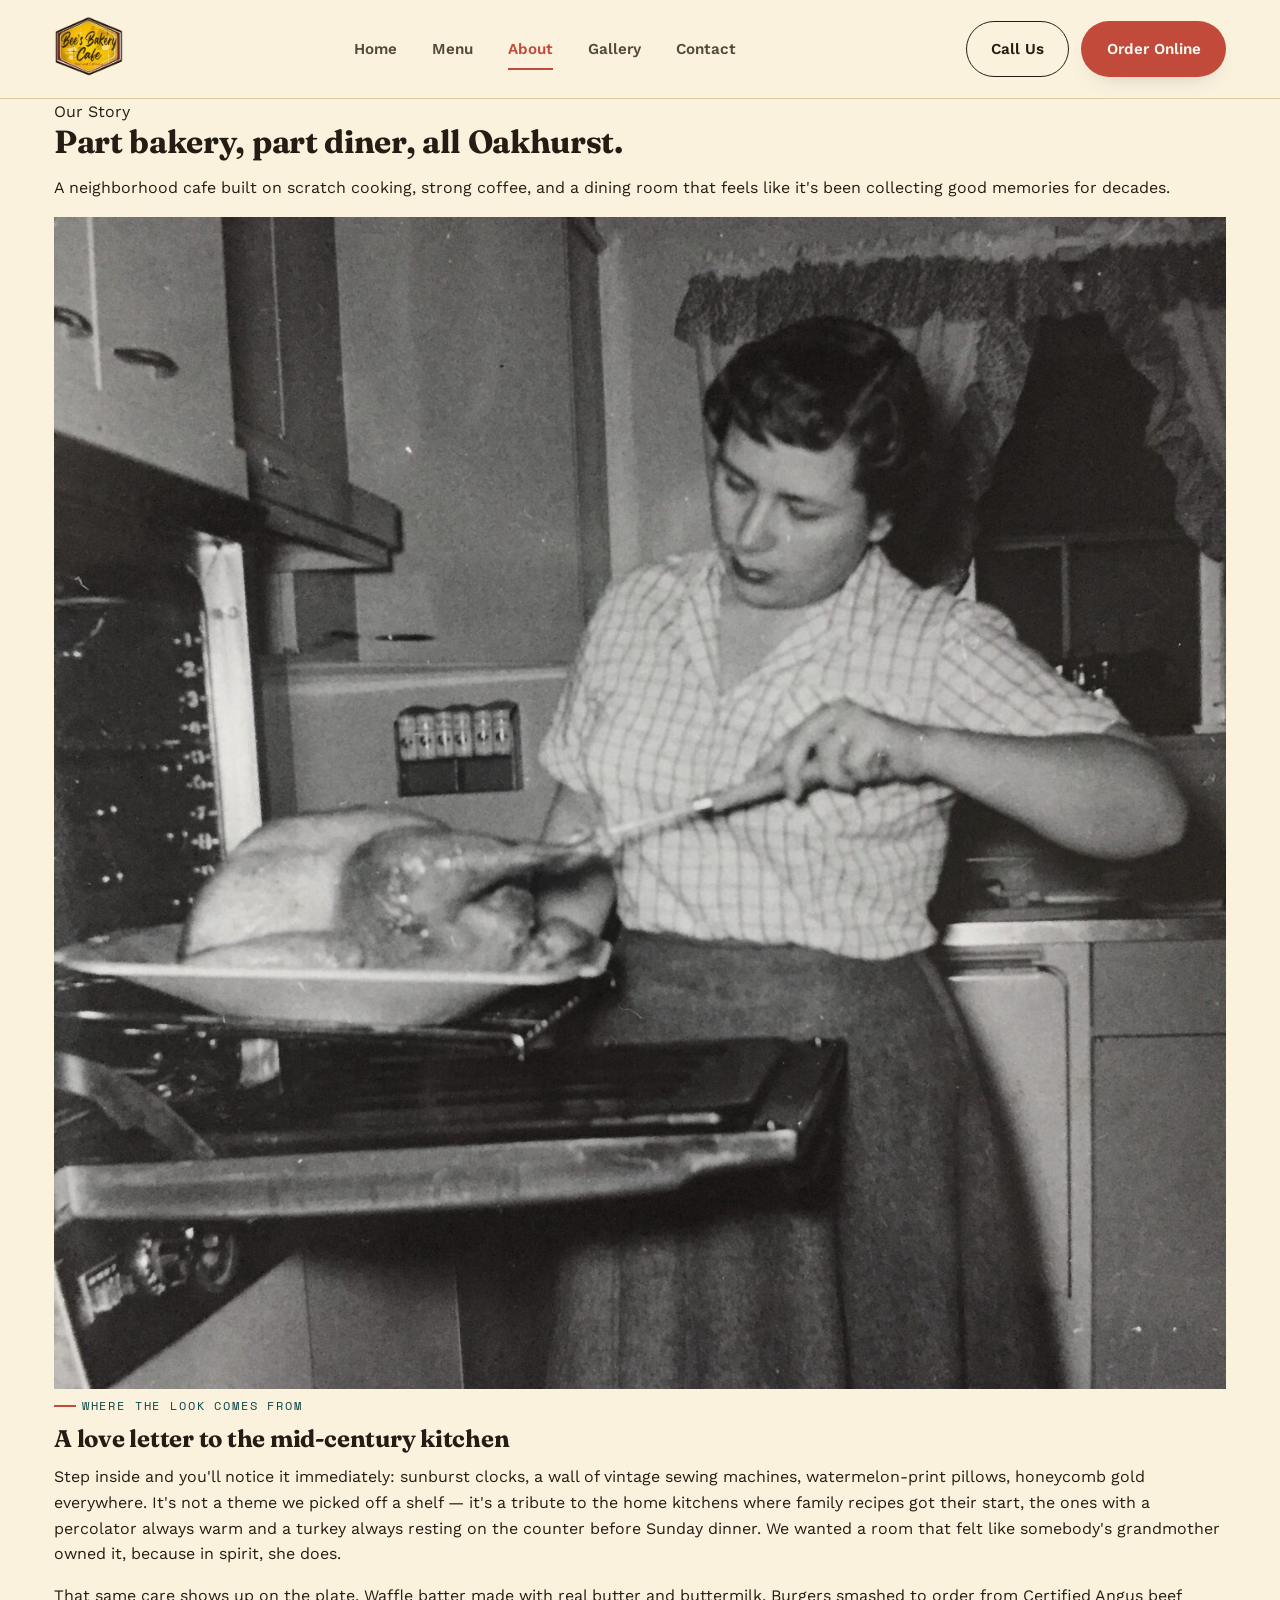
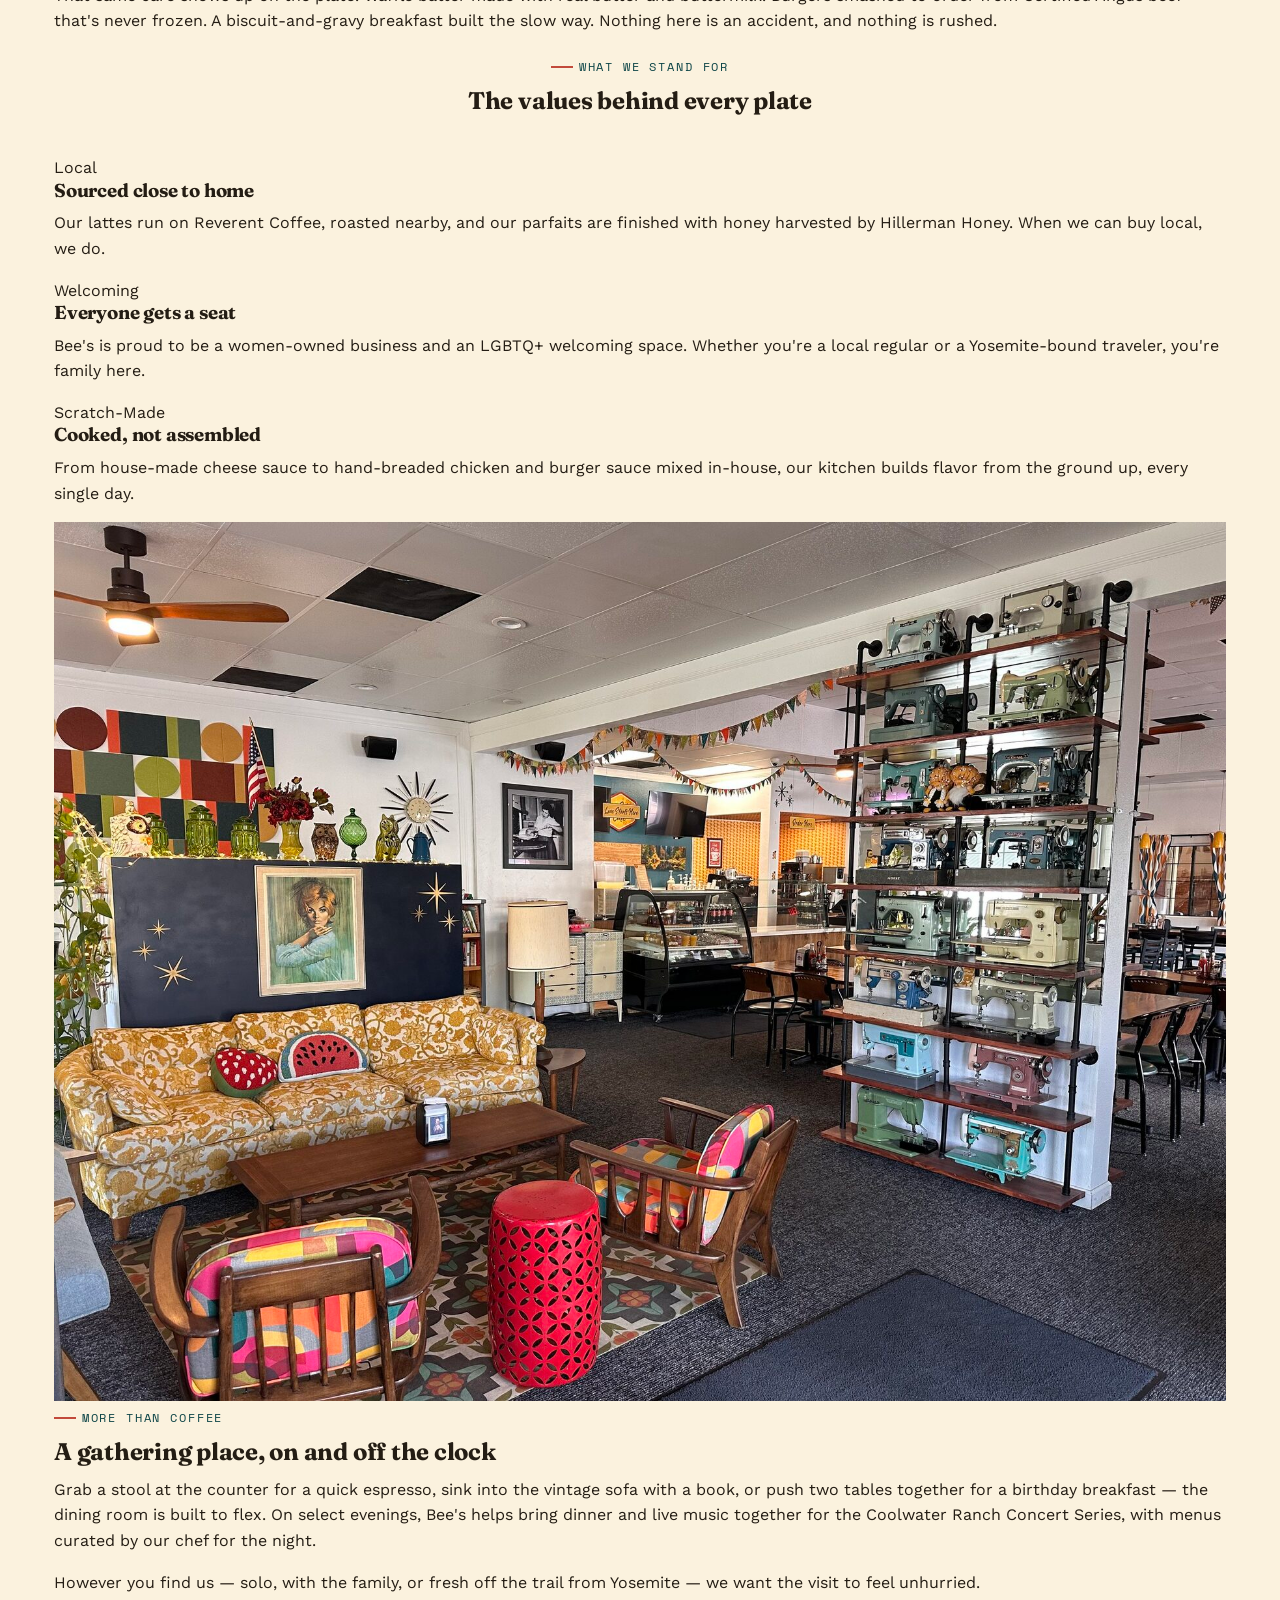
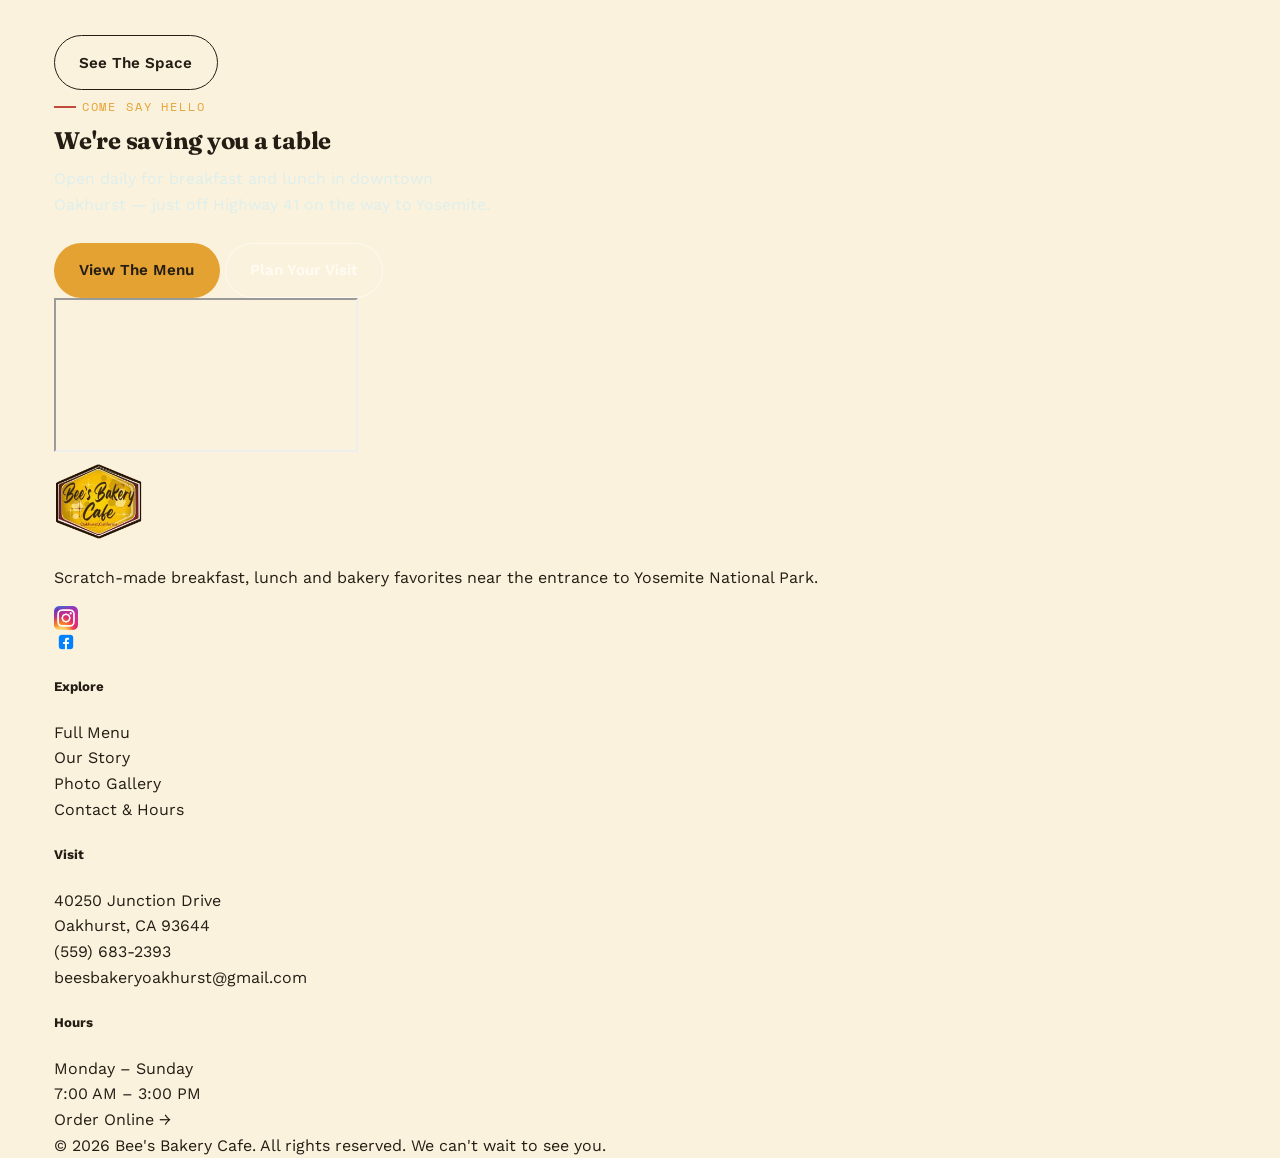
==== commit 0f5c07e9: "v5" ====
--- a/about.html
+++ b/about.html
@@ -37,7 +37,7 @@
     <div class="header-cta">
       <a href="tel:+15596832393" class="btn btn-ghost">Call Us</a>
       <a href="https://order.toasttab.com/online/bees-bakery-cafe" target="_blank" rel="noopener" class="btn btn-primary">Order Online</a>
-      <button class="nav-toggle" aria-label="Toggle menu" aria-expanded="false">
+      <button class="nav-toggle" id="mobile-menu-btn" aria-label="Toggle menu" aria-expanded="false">
         <span></span><span></span><span></span>
       </button>
     </div>
--- a/css/style.css
+++ b/css/style.css
@@ -33,8 +33,10 @@
 }
 
 *,*::before,*::after{ box-sizing:border-box; }
-html{ scroll-behavior:smooth; }
+html{ scroll-behavior:smooth; overflow-x:hidden; }
 body{
+  overflow-x:hidden;
+  max-width:100%;
   margin:0;
   background:var(--cream);
   color:var(--ink);
@@ -133,6 +135,8 @@
   background:rgba(251,242,222,.92);
   backdrop-filter:blur(10px);
   border-bottom:1px solid var(--line);
+  transform:translateZ(0);
+  -webkit-transform:translateZ(0);
 }
 .header-inner{
   display:flex; align-items:center; justify-content:space-between;
@@ -161,6 +165,10 @@
 .nav-toggle span{ width:24px; height:2px; background:var(--ink); display:block; }
 
 @media (max-width: 900px){
+  .menu-section{
+    padding-top:110px;
+    scroll-margin-top:130px;
+
   .header-inner{ padding:11px 20px; }
   .brand-logo{ height:48px; }
   .main-nav{
@@ -505,6 +513,20 @@
   background:rgba(251,242,222,.95); backdrop-filter:blur(8px);
   border-bottom:1px solid var(--line);
   overflow-x:auto;
+  -webkit-overflow-scrolling:touch;
+  transform:translateZ(0);
+  -webkit-transform:translateZ(0);
+  will-change:transform;
+}
+.menu-nav::after{
+  content:"";
+  position:absolute; top:0; right:0; bottom:0; width:36px;
+  background:linear-gradient(90deg, transparent, rgba(251,242,222,.95));
+  pointer-events:none;
+}
+@media (max-width:900px){
+  .menu-nav-inner{ padding:12px 16px; gap:6px; }
+  .menu-nav a{ font-size:.7rem; padding:.5em .8em; }
 }
 .menu-nav-inner{ display:flex; gap:8px; padding:14px 24px; max-width:var(--maxw); margin:0 auto; }
 .menu-nav a{
@@ -529,6 +551,14 @@
 
 @media (max-width:800px){ .menu-list{ grid-template-columns:1fr; } }
 
+@media (max-width:900px){
+  .menu-section.reveal{
+    opacity:1 !important;
+    transform:none !important;
+    transition:none !important;
+  }
+}
+
 .menu-callout{
   background:var(--honey); color:var(--ink);
   border-radius:var(--radius-md); padding:20px 26px; margin:14px 0 40px;
@@ -720,4 +750,4 @@
 @media (max-width:900px){
   .lightbox-prev{ left:6px; }
   .lightbox-next{ right:6px; }
-}
+}
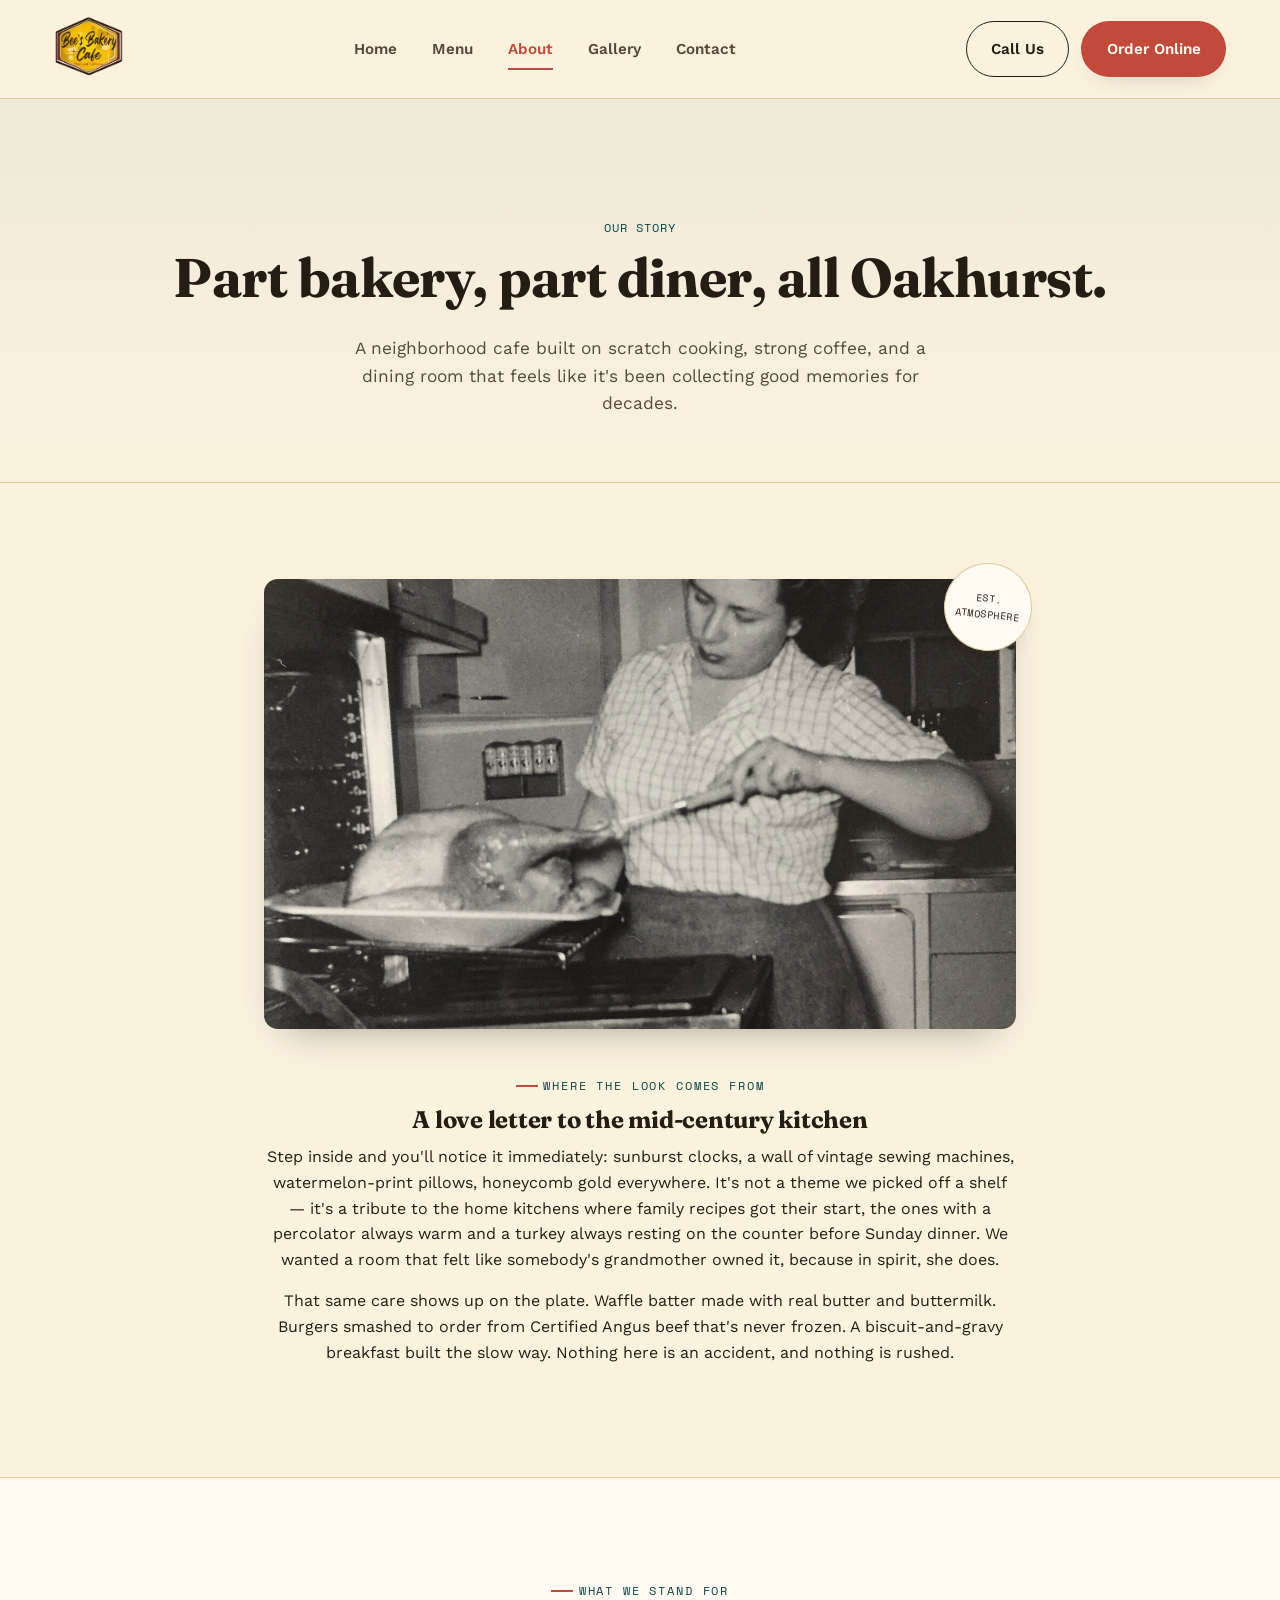
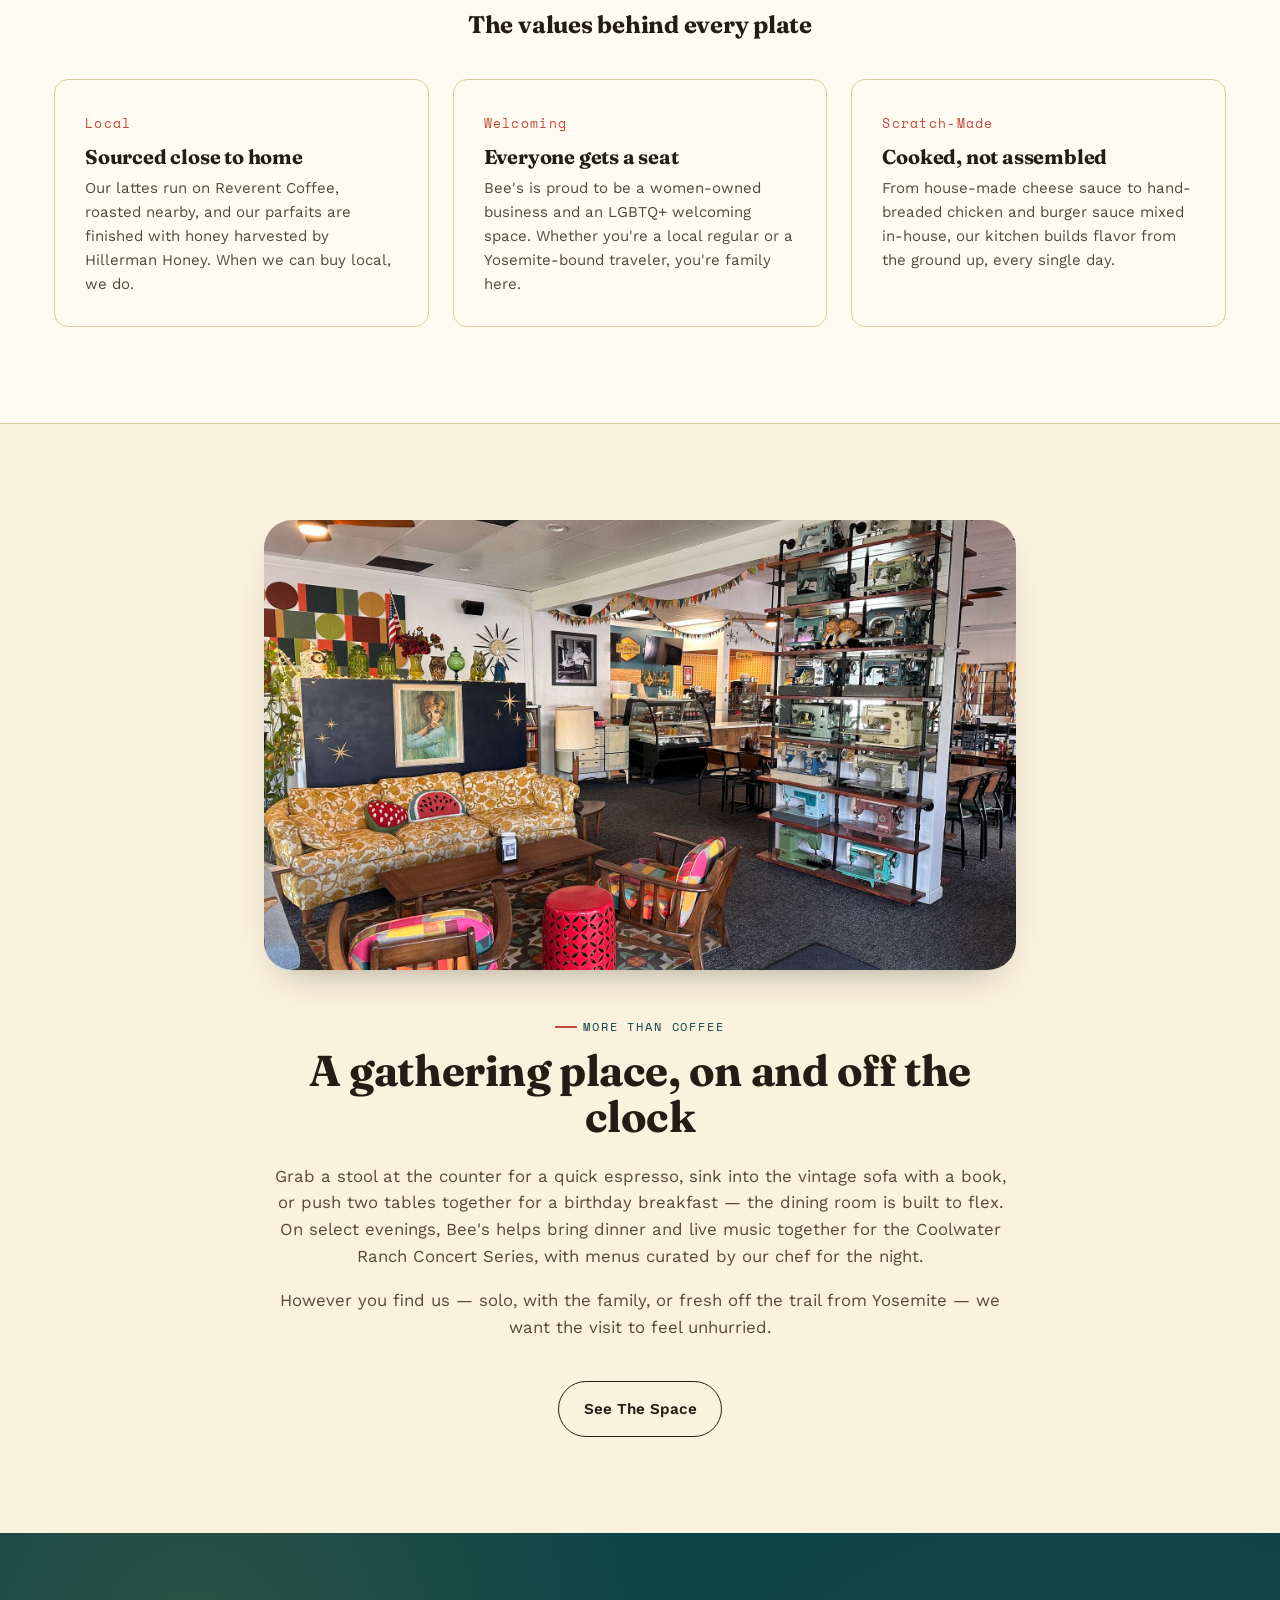
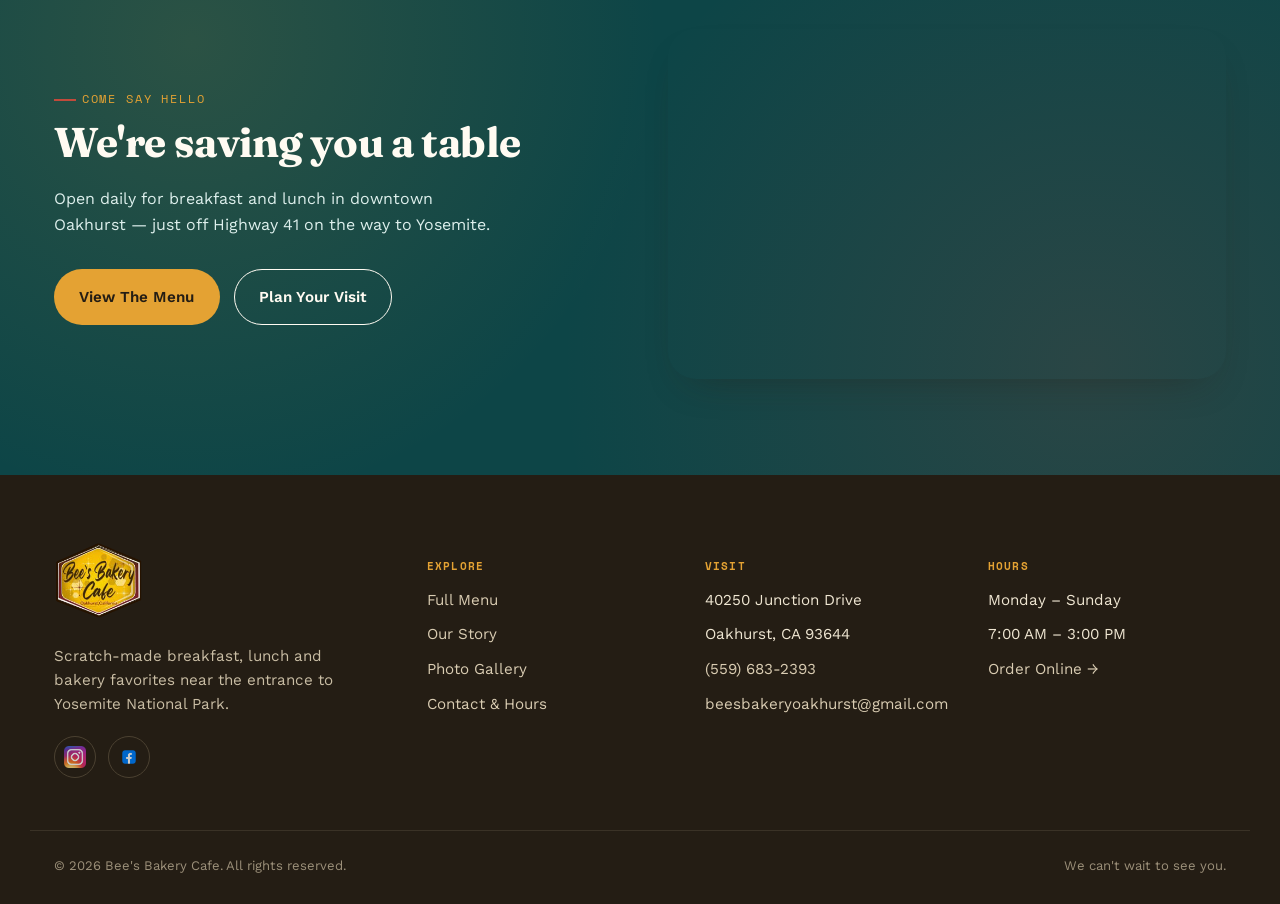
==== commit aee61b3e: "new" ====
--- a/about.html
+++ b/about.html
@@ -6,6 +6,7 @@
 <title>About Us | Bee's Bakery Cafe — Oakhurst, CA</title>
 <meta name="description" content="Meet Bee's Bakery Cafe: a women-owned, LGBTQ+ welcoming bakery cafe in Oakhurst, CA serving scratch-made breakfast & lunch with a retro, honeycomb-warm dining room.">
 <link rel="canonical" href="https://www.beesbakerycafe.com/about.html">
+
 <meta property="og:title" content="About Us | Bee's Bakery Cafe">
 <meta property="og:description" content="A women-owned, LGBTQ+ welcoming bakery cafe in Oakhurst, CA — scratch-made food in a retro, honeycomb-warm dining room.">
 <meta property="og:type" content="website">
@@ -13,12 +14,315 @@
 <meta property="og:image" content="images/vintage-family.jpg">
 <meta name="twitter:card" content="summary_large_image">
 <meta name="theme-color" content="#17676A">
+<meta name="google" content="notranslate"> <!-- Bloqueia tradução automática do menu -->
 <link rel="icon" type="image/png" href="images/logo bee's.png">
 
+<!-- Fonts -->
 <link rel="preconnect" href="https://fonts.googleapis.com">
 <link rel="preconnect" href="https://fonts.gstatic.com" crossorigin>
 <link href="https://fonts.googleapis.com/css2?family=Fraunces:ital,opsz,wght@0,9..144,400..800;1,9..144,500..700&family=Work+Sans:wght@400;500;600;700&family=Space+Mono:wght@400;700&display=swap" rel="stylesheet">
-<link rel="stylesheet" href="css/style.css">
+
+<style>
+  /* ============================================================
+     BEE'S BAKERY CAFE — Design tokens & Base Styles
+     ============================================================ */
+  :root {
+    --cream:      #FBF2DE;
+    --cream-2:    #F3E5C0;
+    --paper:      #FFFBF2;
+    --ink:        #241D14;
+    --ink-soft:   #55493A;
+    --teal:       #17676A;
+    --teal-deep:  #0D4547;
+    --teal-tint:  #E4F0EE;
+    --honey:      #E4A233;
+    --honey-deep: #B97C1A;
+    --coral:      #C24A3B;
+    --coral-deep: #9B3A2E;
+    --line:       #DFCB9C;
+
+    --font-display: "Fraunces", "Iowan Old Style", Georgia, serif;
+    --font-body: "Work Sans", -apple-system, BlinkMacSystemFont, "Segoe UI", sans-serif;
+    --font-mono: "Space Mono", "SFMono-Regular", Menlo, monospace;
+
+    --radius-sm: 6px;
+    --radius-md: 14px;
+    --radius-lg: 28px;
+    --shadow-card: 0 18px 40px -22px rgba(36,29,20,.45);
+    --shadow-soft: 0 10px 24px -16px rgba(36,29,20,.35);
+
+    --maxw: 1220px;
+  }
+
+  *, *::before, *::after { box-sizing: border-box; }
+  html { scroll-behavior: smooth; }
+  body {
+    margin: 0;
+    background: var(--cream);
+    color: var(--ink);
+    font-family: var(--font-body);
+    font-size: 16px;
+    line-height: 1.6;
+    -webkit-font-smoothing: antialiased;
+    overflow-x: hidden;
+  }
+  img { max-width: 100%; display: block; }
+  a { color: inherit; text-decoration: none; }
+  ul { margin: 0; padding: 0; list-style: none; }
+  h1, h2, h3, h4 {
+    font-family: var(--font-display);
+    font-weight: 700;
+    line-height: 1.08;
+    margin: 0 0 .5em;
+    color: var(--ink);
+    letter-spacing: -.01em;
+  }
+  p { margin: 0 0 1em; }
+  
+  .container {
+    max-width: var(--maxw);
+    margin: 0 auto;
+    padding: 0 24px;
+  }
+
+  /* ---------- Utilities ---------- */
+  .eyebrow {
+    font-family: var(--font-mono);
+    font-size: .72rem;
+    letter-spacing: .16em;
+    text-transform: uppercase;
+    color: var(--teal-deep);
+    display: inline-flex;
+    align-items: center;
+    gap: .5em;
+    margin-bottom: 1em;
+  }
+  .eyebrow::before {
+    content: "";
+    width: 22px; height: 2px;
+    background: var(--coral);
+    display: inline-block;
+  }
+  .eyebrow.on-dark { color: var(--honey); }
+  
+  .btn {
+    display: inline-flex;
+    align-items: center;
+    justify-content: center;
+    gap: .5em;
+    font-family: var(--font-body);
+    font-weight: 600;
+    font-size: .95rem;
+    padding: .95em 1.6em;
+    border-radius: 100px;
+    border: 1.5px solid transparent;
+    cursor: pointer;
+    transition: transform .18s ease, box-shadow .18s ease, background .18s ease, color .18s ease;
+    white-space: nowrap;
+  }
+  .btn:hover { transform: translateY(-2px); }
+  .btn-primary { background: var(--coral); color: var(--paper); box-shadow: var(--shadow-soft); }
+  .btn-primary:hover { background: var(--coral-deep); }
+  .btn-ghost { background: transparent; border-color: currentColor; color: var(--ink); }
+  .btn-ghost:hover { background: var(--ink); color: var(--paper); }
+  .btn-ghost.on-dark { color: var(--paper); }
+  .btn-ghost.on-dark:hover { background: var(--paper); color: var(--teal-deep); }
+  .btn-honey { background: var(--honey); color: var(--ink); }
+  .btn-honey:hover { background: var(--honey-deep); color: var(--paper); }
+
+  .section-head { max-width: 640px; margin-bottom: 2.6rem; }
+  .section-head.center { margin-left: auto; margin-right: auto; text-align: center; }
+  .section-head p { color: var(--ink-soft); font-size: 1.05rem; }
+
+  /* ---------- Header ---------- */
+  .site-header {
+    position: sticky; top: 0; z-index: 100;
+    background: rgba(251,242,222,.92);
+    backdrop-filter: blur(10px);
+    border-bottom: 1px solid var(--line);
+  }
+  .header-inner {
+    display: flex; align-items: center; justify-content: space-between;
+    padding: 14px 24px;
+    max-width: var(--maxw); margin: 0 auto;
+  }
+  .brand-logo { height: 70px; width: auto; display: block; }
+  
+  .main-nav { display: flex; align-items: center; gap: 2.2em; }
+  .main-nav a {
+    font-size: .95rem; font-weight: 600; color: var(--ink-soft);
+    position: relative; padding: .2em 0; transition: color 0.2s ease;
+  }
+  .main-nav a:hover, .main-nav a.active { color: var(--coral); }
+  .main-nav a.active::after {
+    content: ""; position: absolute; left: 0; right: 0; bottom: -6px; height: 2px; background: var(--coral);
+  }
+  .header-cta { display: flex; align-items: center; gap: 12px; }
+
+  .nav-toggle {
+    display: none; background: none; border: none; cursor: pointer; padding: 6px;
+    flex-direction: column; gap: 5px; z-index: 101;
+  }
+  .nav-toggle span { 
+    width: 24px; height: 2px; background: var(--ink); display: block; 
+    transition: transform 0.3s ease, opacity 0.3s ease;
+  }
+  
+  /* Mobile Menu Styles Corrigidos */
+  @media (max-width: 900px) {
+    .main-nav {
+      position: fixed; 
+      inset: 0; 
+      top: 98px; 
+      width: 100vw; 
+      height: calc(100vh - 98px);
+      height: calc(100dvh - 98px);
+      background: var(--cream);
+      display: flex;
+      flex-direction: column; 
+      align-items: center; 
+      justify-content: flex-start;
+      padding: 4rem 1.6rem;
+      gap: 2.5rem; 
+      transform: translateX(100%); 
+      transition: transform .4s cubic-bezier(0.4, 0, 0.2, 1), opacity .3s ease;
+      overflow-y: auto; 
+      border-top: 1px solid var(--line);
+      z-index: 100;
+      opacity: 0;
+      visibility: hidden;
+    }
+    .main-nav.open { 
+      transform: translateX(0); 
+      opacity: 1;
+      visibility: visible;
+    }
+    .main-nav a { 
+      font-size: 1.8rem; 
+      width: 100%;
+      text-align: center;
+      display: block;
+    }
+    .nav-toggle { display: flex; }
+    .header-cta .btn-ghost { display: none; }
+    
+    /* Hamburger to X Animation */
+    .nav-toggle[aria-expanded="true"] span:nth-child(1) { transform: translateY(7px) rotate(45deg); }
+    .nav-toggle[aria-expanded="true"] span:nth-child(2) { opacity: 0; }
+    .nav-toggle[aria-expanded="true"] span:nth-child(3) { transform: translateY(-7px) rotate(-45deg); }
+  }
+
+  /* ---------- Page header (inner pages) ---------- */
+  .page-header {
+    padding: 120px 24px 64px;
+    background: linear-gradient(180deg, rgba(23,103,106,.06), transparent);
+    border-bottom: 1px solid var(--line);
+    text-align: center;
+  }
+  .page-header h1 { font-size: clamp(2.4rem, 5vw, 3.4rem); }
+  .page-header p { max-width: 52ch; margin: 0 auto; color: var(--ink-soft); font-size: 1.08rem; }
+  .breadcrumb { font-family: var(--font-mono); font-size: .72rem; letter-spacing: .08em; text-transform: uppercase; color: var(--teal-deep); margin-bottom: 1em; display: block; }
+
+  /* ---------- About Content ---------- */
+  .heritage { padding: 96px 0; }
+  .heritage .container {
+    max-width: 800px; margin: 0 auto; display: flex; flex-direction: column; align-items: center; text-align: center; gap: 2.5rem;
+  }
+  .heritage-media { position: relative; width: 100%; }
+  .heritage-media img { border-radius: var(--radius-md); box-shadow: var(--shadow-card); filter: sepia(.15); width: 100%; max-height: 450px; object-fit: cover; }
+  .heritage-media::after {
+    content: "Est. atmosphere"; position: absolute; top: -16px; right: -16px;
+    background: var(--paper); border: 1px solid var(--line); border-radius: 50%;
+    width: 88px; height: 88px; display: flex; align-items: center; justify-content: center;
+    text-align: center; font-family: var(--font-mono); font-size: .62rem; text-transform: uppercase;
+    letter-spacing: .05em; padding: 10px; box-shadow: var(--shadow-soft); transform: rotate(6deg);
+  }
+  
+  .section-tinted { background: var(--paper); border-top: 1px solid var(--line); border-bottom: 1px solid var(--line); padding: 96px 0; }
+  .values-grid { display: grid; grid-template-columns: repeat(3, 1fr); gap: 24px; }
+  .value-card { background: var(--paper); border: 1px solid var(--line); border-radius: var(--radius-md); padding: 30px; }
+  .value-card .num { font-family: var(--font-mono); color: var(--coral); font-size: .8rem; letter-spacing: .1em; }
+  .value-card h3 { font-size: 1.25rem; margin: .5em 0 .4em; }
+  .value-card p { color: var(--ink-soft); font-size: .94rem; margin: 0; }
+  @media (max-width: 900px) { .values-grid { grid-template-columns: 1fr; } }
+
+  .split { padding: 96px 0; }
+  .split .container {
+    max-width: 800px; margin: 0 auto; display: flex; flex-direction: column; align-items: center; text-align: center; gap: 2.5rem;
+  }
+  .split-media { width: 100%; }
+  .split-media img { border-radius: var(--radius-lg); box-shadow: var(--shadow-card); width: 100%; max-height: 450px; object-fit: cover; }
+  .split-copy h2 { font-size: clamp(2rem, 3.4vw, 2.7rem); }
+  .split-copy p { color: var(--ink-soft); font-size: 1.05rem; }
+
+  /* ---------- Visit / location ---------- */
+  .visit {
+    background: var(--teal-deep); color: var(--cream);
+    padding: 96px 0; position: relative; overflow: hidden;
+  }
+  .visit::before {
+    content: ""; position: absolute; inset: 0;
+    background-image:
+      radial-gradient(circle at 15% 20%, rgba(228,162,51,.14), transparent 40%),
+      radial-gradient(circle at 85% 80%, rgba(194,74,59,.16), transparent 45%);
+    pointer-events: none;
+  }
+  .visit-inner { display: grid; grid-template-columns: 1fr 1fr; gap: 56px; position: relative; align-items: center;}
+  .visit h2 { color: var(--paper); font-size: clamp(2rem, 3.4vw, 2.6rem); }
+  .hero-ctas { display: flex; gap: 14px; flex-wrap: wrap; margin-top: 2rem; }
+  .map-frame { border-radius: var(--radius-lg); overflow: hidden; box-shadow: var(--shadow-card); border: 0; height: 100%; min-height: 350px;}
+  .map-frame iframe { width: 100%; height: 100%; border: 0; display: block; }
+  @media (max-width: 900px) { .visit-inner { grid-template-columns: 1fr; } }
+
+  /* ---------- Footer ---------- */
+  .site-footer { background: var(--ink); color: #EFE6D2; padding: 64px 0 28px; }
+  .footer-grid { display: grid; grid-template-columns: 1.4fr 1fr 1fr 1fr; gap: 40px; }
+  .footer-brand p { color: #C9BDA4; max-width: 32ch; font-size: 0.95rem; }
+  .footer-col h5 { font-family: var(--font-mono); font-size: .7rem; text-transform: uppercase; letter-spacing: .1em; color: var(--honey); margin-bottom: 1.1em; }
+  .footer-col li { margin-bottom: .7em; font-size: 0.95rem; }
+  .footer-col a { color: #D9CCB2; transition: color 0.2s ease; }
+  .footer-col a:hover { color: var(--honey); }
+  .social-icon { width: 22px; height: 22px; object-fit: contain; display: block; filter: brightness(0.8); transition: filter 0.2s ease; }
+  .footer-social { display: flex; gap: 12px; margin-top: 1.2em; }
+  .footer-social a {
+    width: 42px; height: 42px; border-radius: 50%; border: 1px solid #4B4131;
+    display: flex; align-items: center; justify-content: center; transition: all 0.2s ease;
+  }
+  .footer-social a:hover { border-color: var(--honey); }
+  .footer-social a:hover .social-icon { filter: brightness(1); }
+  .footer-bottom {
+    margin-top: 52px; padding-top: 24px; border-top: 1px solid #3A3226;
+    display: flex; justify-content: space-between; flex-wrap: wrap; gap: 10px;
+    font-size: .82rem; color: #9C907A;
+  }
+  @media (max-width: 900px) { .footer-grid { grid-template-columns: 1fr 1fr; } }
+  @media (max-width: 560px) { .footer-grid { grid-template-columns: 1fr; } }
+
+  /* ---------- Animations ---------- */
+  .reveal {
+    opacity: 0;
+    transform: translateY(30px);
+    transition: opacity 0.8s ease-out, transform 0.8s ease-out;
+  }
+  .reveal.active {
+    opacity: 1;
+    transform: translateY(0);
+  }
+  
+  /* Staggered animation for grid items */
+  .reveal-item {
+    opacity: 0;
+    transform: translateY(30px);
+    transition: opacity 0.6s ease-out, transform 0.6s ease-out;
+  }
+  .reveal-group.active .reveal-item {
+    opacity: 1;
+    transform: translateY(0);
+  }
+  .reveal-group.active .reveal-item:nth-child(1) { transition-delay: 0.1s; }
+  .reveal-group.active .reveal-item:nth-child(2) { transition-delay: 0.25s; }
+  .reveal-group.active .reveal-item:nth-child(3) { transition-delay: 0.4s; }
+</style>
 </head>
 <body>
 
@@ -52,77 +356,79 @@
   </div>
 </header>
 
-<section class="heritage reveal">
-  <div class="container">
-    <div class="heritage-media">
-      <img src="images/vintage-family.jpg" alt="Vintage black-and-white photograph of a woman preparing a holiday turkey in a mid-century kitchen" loading="lazy">
-    </div>
-    <div>
-      <span class="eyebrow" style="justify-content: center;">Where the Look Comes From</span>
-      <h2>A love letter to the mid-century kitchen</h2>
-      <p>Step inside and you'll notice it immediately: sunburst clocks, a wall of vintage sewing machines, watermelon-print pillows, honeycomb gold everywhere. It's not a theme we picked off a shelf — it's a tribute to the home kitchens where family recipes got their start, the ones with a percolator always warm and a turkey always resting on the counter before Sunday dinner. We wanted a room that felt like somebody's grandmother owned it, because in spirit, she does.</p>
-      <p>That same care shows up on the plate. Waffle batter made with real butter and buttermilk. Burgers smashed to order from Certified Angus beef that's never frozen. A biscuit-and-gravy breakfast built the slow way. Nothing here is an accident, and nothing is rushed.</p>
-    </div>
-  </div>
-</section>
-
-<section class="section-tinted reveal">
-  <div class="container">
-    <div class="section-head center">
-      <span class="eyebrow" style="justify-content:center">What We Stand For</span>
-      <h2>The values behind every plate</h2>
-    </div>
-    <div class="values-grid reveal-group">
-      <div class="value-card reveal-item">
-        <span class="num">Local</span>
-        <h3>Sourced close to home</h3>
-        <p>Our lattes run on Reverent Coffee, roasted nearby, and our parfaits are finished with honey harvested by Hillerman Honey. When we can buy local, we do.</p>
-      </div>
-      <div class="value-card reveal-item">
-        <span class="num">Welcoming</span>
-        <h3>Everyone gets a seat</h3>
-        <p>Bee's is proud to be a women-owned business and an LGBTQ+ welcoming space. Whether you're a local regular or a Yosemite-bound traveler, you're family here.</p>
-      </div>
-      <div class="value-card reveal-item">
-        <span class="num">Scratch-Made</span>
-        <h3>Cooked, not assembled</h3>
-        <p>From house-made cheese sauce to hand-breaded chicken and burger sauce mixed in-house, our kitchen builds flavor from the ground up, every single day.</p>
-      </div>
-    </div>
-  </div>
-</section>
-
-<section class="split reveal">
-  <div class="container">
-    <div class="split-media">
-      <img src="images/lounge-interior.jpg" alt="Cozy vintage lounge seating with a shelf of colorful antique sewing machines at Bee's Bakery Cafe" loading="lazy">
-    </div>
-    <div class="split-copy">
-      <span class="eyebrow" style="justify-content: center;">More Than Coffee</span>
-      <h2>A gathering place, on and off the clock</h2>
-      <p>Grab a stool at the counter for a quick espresso, sink into the vintage sofa with a book, or push two tables together for a birthday breakfast — the dining room is built to flex. On select evenings, Bee's helps bring dinner and live music together for the Coolwater Ranch Concert Series, with menus curated by our chef for the night.</p>
-      <p>However you find us — solo, with the family, or fresh off the trail from Yosemite — we want the visit to feel unhurried.</p>
-      <a href="gallery.html" class="btn btn-ghost" style="margin-top: 1.5rem;">See The Space</a>
-    </div>
-  </div>
-</section>
-
-<section class="visit reveal">
-  <div class="container visit-inner">
-    <div>
-      <span class="eyebrow on-dark">Come Say Hello</span>
-      <h2>We're saving you a table</h2>
-      <p style="color:#DDEFEC;max-width:44ch;">Open daily for breakfast and lunch in downtown Oakhurst — just off Highway 41 on the way to Yosemite.</p>
-      <div class="hero-ctas" style="margin-top:1.6rem;">
-        <a href="menu.html" class="btn btn-honey">View The Menu</a>
-        <a href="contact.html" class="btn btn-ghost on-dark">Plan Your Visit</a>
-      </div>
-    </div>
-    <div class="map-frame">
-      <iframe src="https://www.google.com/maps?q=40250+Junction+Drive,+Oakhurst,+CA+93644&output=embed" title="Map to Bee's Bakery Cafe" loading="lazy" referrerpolicy="no-referrer-when-downgrade"></iframe>
-    </div>
-  </div>
-</section>
+<main>
+  <section class="heritage reveal">
+    <div class="container">
+      <div class="heritage-media">
+        <img src="images/vintage-family.jpg" alt="Vintage black-and-white photograph of a woman preparing a holiday turkey in a mid-century kitchen" loading="lazy">
+      </div>
+      <div>
+        <span class="eyebrow" style="justify-content: center;">Where the Look Comes From</span>
+        <h2>A love letter to the mid-century kitchen</h2>
+        <p>Step inside and you'll notice it immediately: sunburst clocks, a wall of vintage sewing machines, watermelon-print pillows, honeycomb gold everywhere. It's not a theme we picked off a shelf — it's a tribute to the home kitchens where family recipes got their start, the ones with a percolator always warm and a turkey always resting on the counter before Sunday dinner. We wanted a room that felt like somebody's grandmother owned it, because in spirit, she does.</p>
+        <p>That same care shows up on the plate. Waffle batter made with real butter and buttermilk. Burgers smashed to order from Certified Angus beef that's never frozen. A biscuit-and-gravy breakfast built the slow way. Nothing here is an accident, and nothing is rushed.</p>
+      </div>
+    </div>
+  </section>
+
+  <section class="section-tinted reveal">
+    <div class="container">
+      <div class="section-head center">
+        <span class="eyebrow" style="justify-content:center">What We Stand For</span>
+        <h2>The values behind every plate</h2>
+      </div>
+      <div class="values-grid reveal-group">
+        <div class="value-card reveal-item">
+          <span class="num">Local</span>
+          <h3>Sourced close to home</h3>
+          <p>Our lattes run on Reverent Coffee, roasted nearby, and our parfaits are finished with honey harvested by Hillerman Honey. When we can buy local, we do.</p>
+        </div>
+        <div class="value-card reveal-item">
+          <span class="num">Welcoming</span>
+          <h3>Everyone gets a seat</h3>
+          <p>Bee's is proud to be a women-owned business and an LGBTQ+ welcoming space. Whether you're a local regular or a Yosemite-bound traveler, you're family here.</p>
+        </div>
+        <div class="value-card reveal-item">
+          <span class="num">Scratch-Made</span>
+          <h3>Cooked, not assembled</h3>
+          <p>From house-made cheese sauce to hand-breaded chicken and burger sauce mixed in-house, our kitchen builds flavor from the ground up, every single day.</p>
+        </div>
+      </div>
+    </div>
+  </section>
+
+  <section class="split reveal">
+    <div class="container">
+      <div class="split-media">
+        <img src="images/lounge-interior.jpg" alt="Cozy vintage lounge seating with a shelf of colorful antique sewing machines at Bee's Bakery Cafe" loading="lazy">
+      </div>
+      <div class="split-copy">
+        <span class="eyebrow" style="justify-content: center;">More Than Coffee</span>
+        <h2>A gathering place, on and off the clock</h2>
+        <p>Grab a stool at the counter for a quick espresso, sink into the vintage sofa with a book, or push two tables together for a birthday breakfast — the dining room is built to flex. On select evenings, Bee's helps bring dinner and live music together for the Coolwater Ranch Concert Series, with menus curated by our chef for the night.</p>
+        <p>However you find us — solo, with the family, or fresh off the trail from Yosemite — we want the visit to feel unhurried.</p>
+        <a href="gallery.html" class="btn btn-ghost" style="margin-top: 1.5rem;">See The Space</a>
+      </div>
+    </div>
+  </section>
+
+  <section class="visit reveal">
+    <div class="container visit-inner">
+      <div>
+        <span class="eyebrow on-dark">Come Say Hello</span>
+        <h2>We're saving you a table</h2>
+        <p style="color:#DDEFEC;max-width:44ch;">Open daily for breakfast and lunch in downtown Oakhurst — just off Highway 41 on the way to Yosemite.</p>
+        <div class="hero-ctas">
+          <a href="menu.html" class="btn btn-honey">View The Menu</a>
+          <a href="contact.html" class="btn btn-ghost on-dark">Plan Your Visit</a>
+        </div>
+      </div>
+      <div class="map-frame">
+        <iframe src="https://www.google.com/maps?q=40250+Junction+Drive,+Oakhurst,+CA+93644&output=embed" title="Map to Bee's Bakery Cafe" loading="lazy" referrerpolicy="no-referrer-when-downgrade"></iframe>
+      </div>
+    </div>
+  </section>
+</main>
 
 <footer class="site-footer">
   <div class="container footer-grid">
@@ -173,6 +479,61 @@
   </div>
 </footer>
 
-<script src="js/main.js"></script>
+<script>
+  document.addEventListener('DOMContentLoaded', function () {
+    /* ==========================================
+       1. Mobile Nav Toggle
+       ========================================== */
+    const toggleBtn = document.getElementById('mobile-menu-btn');
+    const nav = document.getElementById('main-nav');
+    
+    if (toggleBtn && nav) {
+      toggleBtn.addEventListener('click', function () {
+        const isOpen = nav.classList.toggle('open');
+        toggleBtn.setAttribute('aria-expanded', isOpen ? 'true' : 'false');
+      });
+      // Fecha o menu ao clicar em algum link
+      nav.querySelectorAll('a').forEach(link => {
+        link.addEventListener('click', () => {
+          nav.classList.remove('open');
+          toggleBtn.setAttribute('aria-expanded', 'false');
+        });
+      });
+    }
+
+    /* ==========================================
+       2. Footer Dynamic Year
+       ========================================== */
+    document.querySelectorAll('.year').forEach(el => {
+      el.textContent = new Date().getFullYear();
+    });
+
+    /* ==========================================
+       3. Scroll Reveal Animations
+       (Ativa as classes .reveal e .reveal-group ao rolar a página)
+       ========================================== */
+    const revealElements = document.querySelectorAll('.reveal, .reveal-group');
+    
+    if (revealElements.length > 0 && 'IntersectionObserver' in window) {
+      const revealObserver = new IntersectionObserver((entries, observer) => {
+        entries.forEach(entry => {
+          if (entry.isIntersecting) {
+            entry.target.classList.add('active');
+            // Opcional: Descomente a linha abaixo se quiser que a animação ocorra apenas uma vez
+            // observer.unobserve(entry.target); 
+          }
+        });
+      }, {
+        rootMargin: '0px 0px -15% 0px', // Ativa quando o elemento entra 15% na tela
+        threshold: 0
+      });
+
+      revealElements.forEach(el => revealObserver.observe(el));
+    } else {
+      // Fallback para navegadores muito antigos (mostra tudo imediatamente)
+      revealElements.forEach(el => el.classList.add('active'));
+    }
+  });
+</script>
 </body>
-</html>
+</html>
